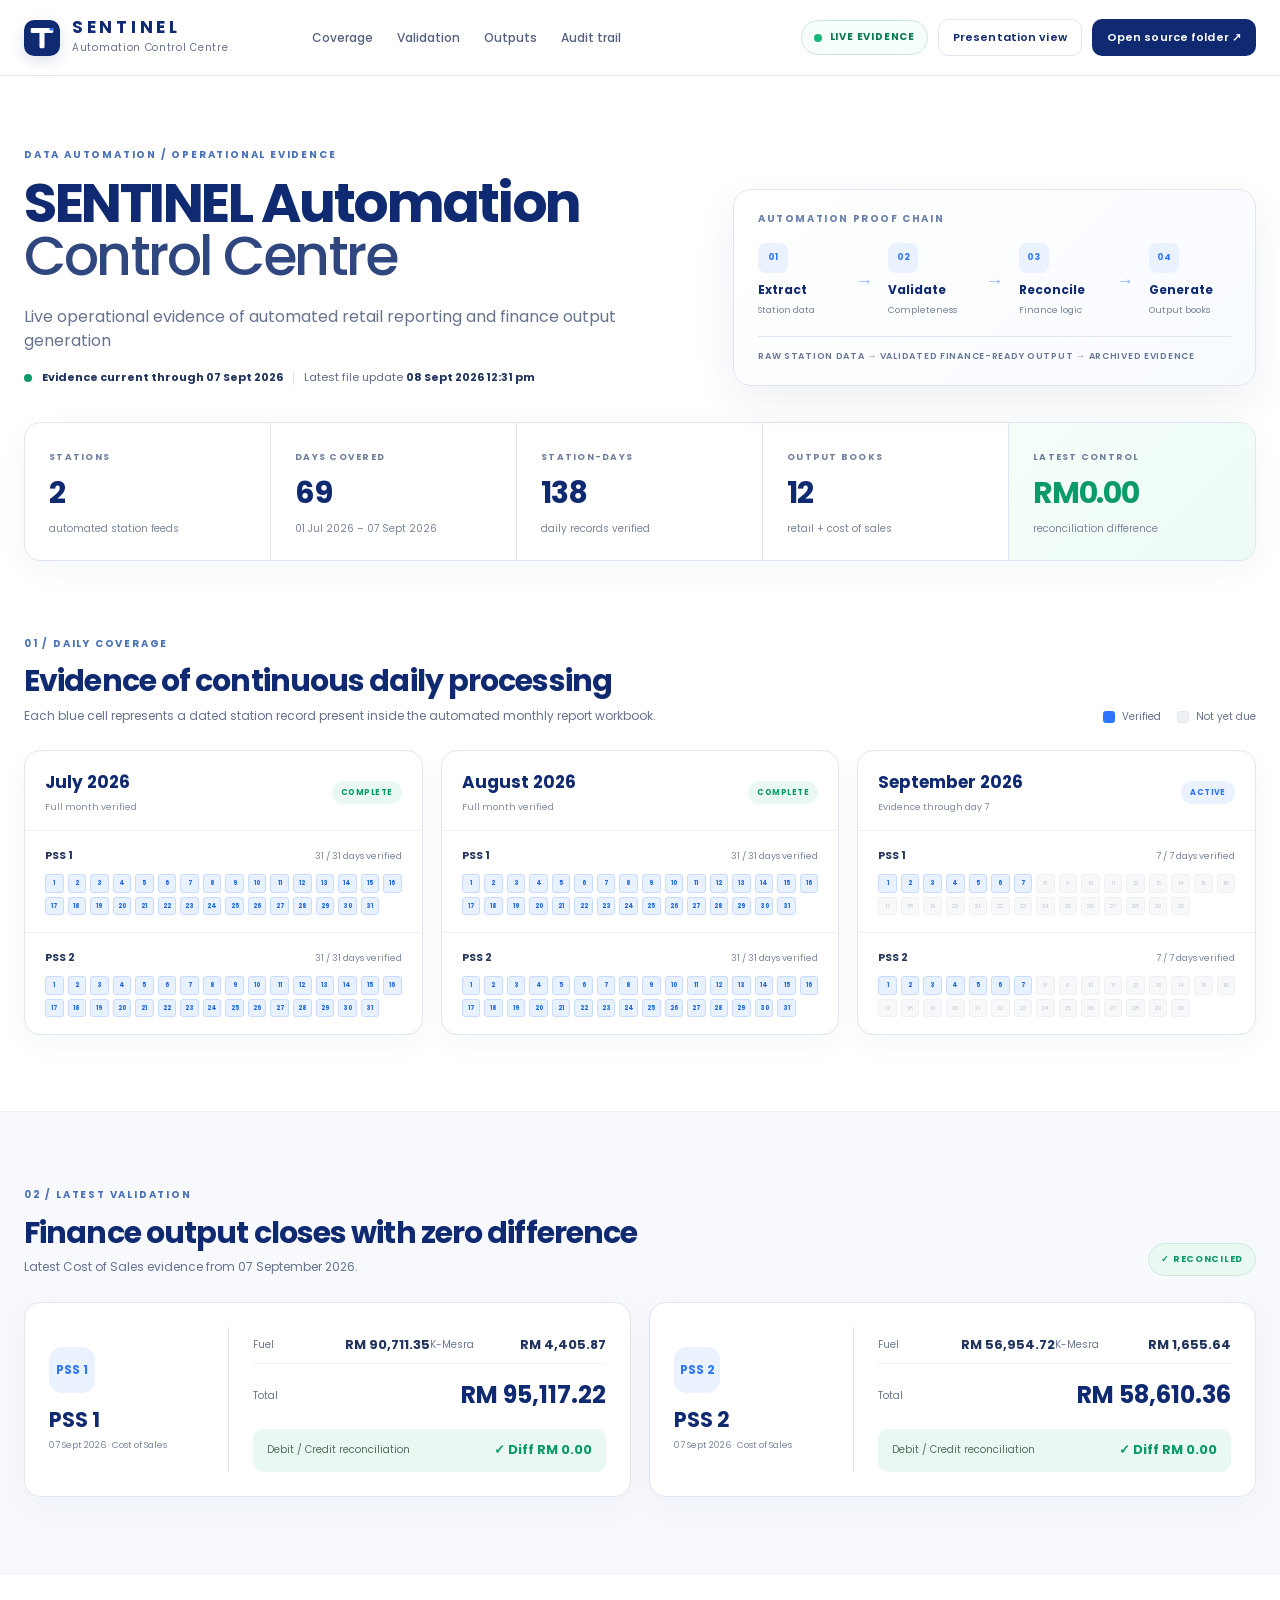
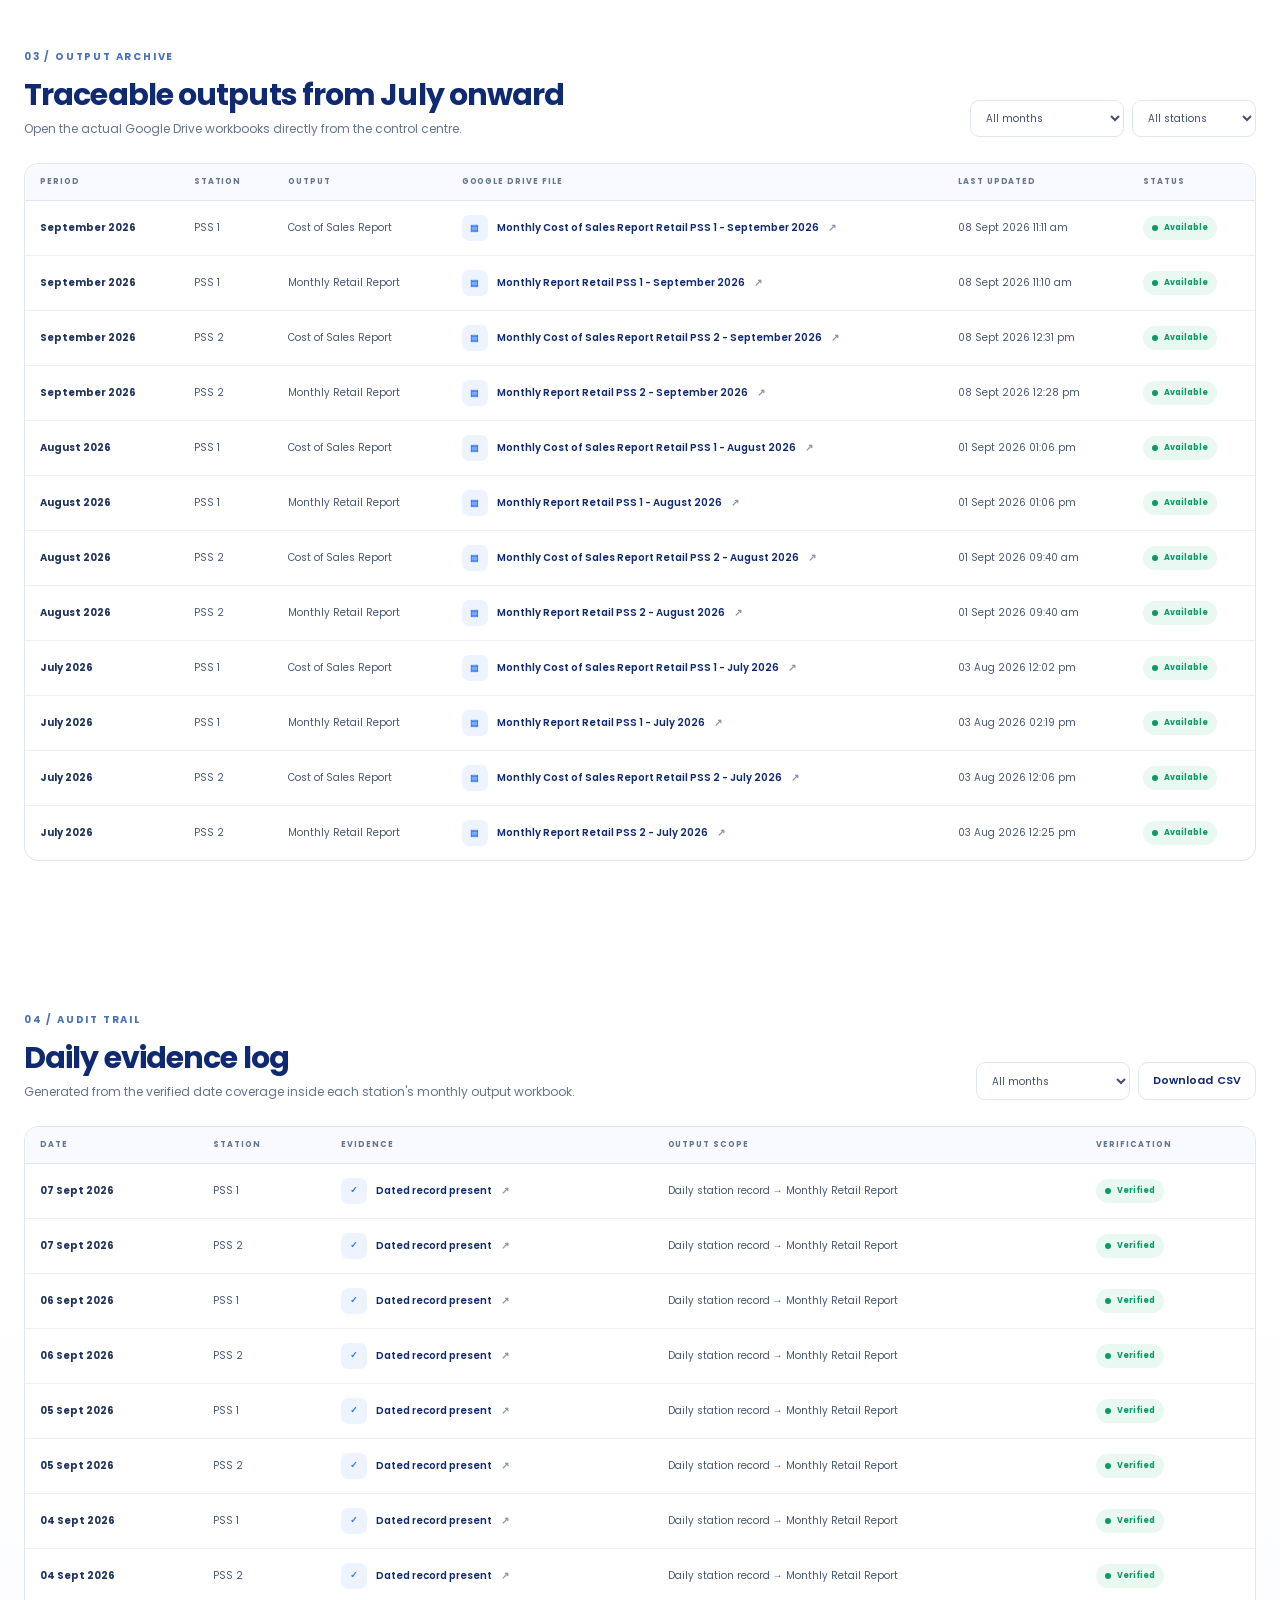
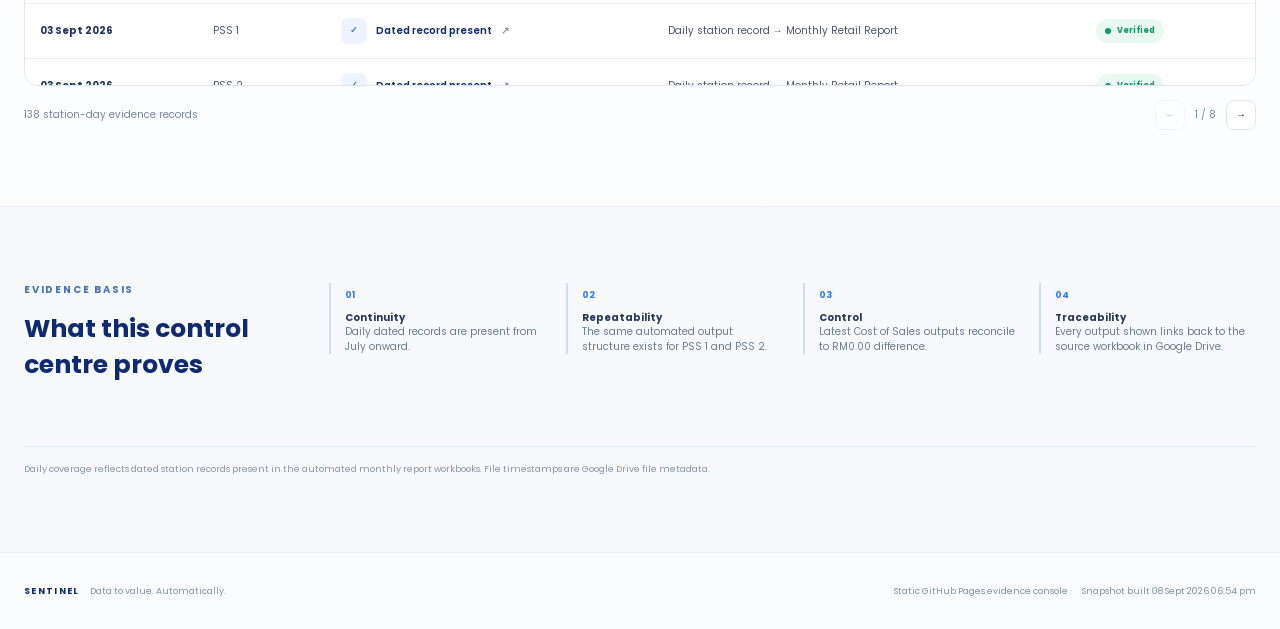
==== index.html @ 25e1e15b "Add files via upload" ====
<!doctype html>
<html lang="en">
<head>
  <meta charset="utf-8" />
  <meta name="viewport" content="width=device-width,initial-scale=1" />
  <meta name="theme-color" content="#ffffff" />
  <meta name="description" content="SENTINEL Automation Control Centre — operational evidence of automated station reporting and finance outputs." />
  <title>SENTINEL Automation Control Centre</title>
  <link rel="icon" type="image/png" sizes="32x32" href="./public/favicon-32.png?v=1" />
  <link rel="icon" type="image/png" sizes="16x16" href="./public/favicon-16.png?v=1" />
  <link rel="shortcut icon" href="./public/favicon.ico?v=1" />
  <link rel="apple-touch-icon" href="./public/apple-touch-icon.png?v=1" />
  <link rel="icon" type="image/png" sizes="512x512" href="./public/favicon-512.png?v=1" />
  <link rel="preconnect" href="https://fonts.googleapis.com" />
  <link rel="preconnect" href="https://fonts.gstatic.com" crossorigin />
  <link href="https://fonts.googleapis.com/css2?family=Poppins:wght@400;500;600;700&display=swap" rel="stylesheet" />
  <link rel="stylesheet" href="styles.css" />
</head>
<body>
  <div class="page-shell">
    <header class="topbar">
      <a class="brand" href="#top" aria-label="SENTINEL home">
        <span class="brand-mark" aria-hidden="true"><img src="./public/t-logo.svg?v=1" alt="" /></span>
        <span>
          <strong>SENTINEL</strong>
          <small>Automation Control Centre</small>
        </span>
      </a>
      <nav class="nav" aria-label="Page sections">
        <a href="#coverage">Coverage</a>
        <a href="#validation">Validation</a>
        <a href="#archive">Outputs</a>
        <a href="#audit">Audit trail</a>
      </nav>
      <div class="top-actions">
        <span class="live-pill"><span class="pulse"></span> LIVE EVIDENCE</span>
        <button id="presentationBtn" class="btn btn-ghost" type="button">Presentation view</button>
        <a id="sourceFolderTop" class="btn btn-primary" target="_blank" rel="noreferrer">Open source folder ↗</a>
      </div>
    </header>

    <main id="top">
      <section class="hero container">
        <div class="hero-copy">
          <div class="eyebrow">DATA AUTOMATION / OPERATIONAL EVIDENCE</div>
          <h1>SENTINEL Automation<br><span>Control Centre</span></h1>
          <p id="heroSubtitle">Live operational evidence of automated retail reporting and finance output generation.</p>
          <div class="hero-meta">
            <span class="status-dot good"></span>
            <strong>Evidence current through <span id="latestDataDate">—</span></strong>
            <span class="meta-sep"></span>
            <span>Latest file update <strong id="latestFileUpdate">—</strong></span>
          </div>
        </div>
        <div class="hero-proof">
          <div class="proof-label">AUTOMATION PROOF CHAIN</div>
          <div class="flow-row">
            <div class="flow-node"><span class="flow-icon">01</span><strong>Extract</strong><small>Station data</small></div>
            <span class="flow-arrow">→</span>
            <div class="flow-node"><span class="flow-icon">02</span><strong>Validate</strong><small>Completeness</small></div>
            <span class="flow-arrow">→</span>
            <div class="flow-node"><span class="flow-icon">03</span><strong>Reconcile</strong><small>Finance logic</small></div>
            <span class="flow-arrow">→</span>
            <div class="flow-node"><span class="flow-icon">04</span><strong>Generate</strong><small>Output books</small></div>
          </div>
          <div class="flow-caption">RAW STATION DATA → VALIDATED FINANCE-READY OUTPUT → ARCHIVED EVIDENCE</div>
        </div>
      </section>

      <section class="container metrics" aria-label="Evidence summary">
        <article class="metric-card"><span class="metric-kicker">STATIONS</span><strong id="metricStations">—</strong><small>automated station feeds</small></article>
        <article class="metric-card"><span class="metric-kicker">DAYS COVERED</span><strong id="metricDays">—</strong><small id="metricDaysSub">from July 2026</small></article>
        <article class="metric-card"><span class="metric-kicker">STATION-DAYS</span><strong id="metricStationDays">—</strong><small>daily records verified</small></article>
        <article class="metric-card"><span class="metric-kicker">OUTPUT BOOKS</span><strong id="metricBooks">—</strong><small>retail + cost of sales</small></article>
        <article class="metric-card metric-accent"><span class="metric-kicker">LATEST CONTROL</span><strong>RM0.00</strong><small>reconciliation difference</small></article>
      </section>

      <section id="coverage" class="section container">
        <div class="section-head">
          <div>
            <div class="eyebrow">01 / DAILY COVERAGE</div>
            <h2>Evidence of continuous daily processing</h2>
            <p>Each blue cell represents a dated station record present inside the automated monthly report workbook.</p>
          </div>
          <div class="legend">
            <span><i class="legend-cell verified"></i> Verified</span>
            <span><i class="legend-cell pending"></i> Not yet due</span>
          </div>
        </div>
        <div id="coverageGrid" class="coverage-grid"></div>
      </section>

      <section id="validation" class="section section-tint">
        <div class="container">
          <div class="section-head">
            <div>
              <div class="eyebrow">02 / LATEST VALIDATION</div>
              <h2>Finance output closes with zero difference</h2>
              <p>Latest Cost of Sales evidence from 07 September 2026.</p>
            </div>
            <span class="control-badge">✓ RECONCILED</span>
          </div>
          <div id="validationGrid" class="validation-grid"></div>
        </div>
      </section>

      <section id="archive" class="section container">
        <div class="section-head archive-head">
          <div>
            <div class="eyebrow">03 / OUTPUT ARCHIVE</div>
            <h2>Traceable outputs from July onward</h2>
            <p>Open the actual Google Drive workbooks directly from the control centre.</p>
          </div>
          <div class="filters" aria-label="Output filters">
            <select id="monthFilter" aria-label="Filter by month"><option value="all">All months</option></select>
            <select id="stationFilter" aria-label="Filter by station"><option value="all">All stations</option></select>
          </div>
        </div>
        <div class="table-wrap">
          <table class="output-table">
            <thead>
              <tr><th>Period</th><th>Station</th><th>Output</th><th>Google Drive file</th><th>Last updated</th><th>Status</th></tr>
            </thead>
            <tbody id="archiveBody"></tbody>
          </table>
        </div>
      </section>

      <section id="audit" class="section container">
        <div class="section-head">
          <div>
            <div class="eyebrow">04 / AUDIT TRAIL</div>
            <h2>Daily evidence log</h2>
            <p>Generated from the verified date coverage inside each station's monthly output workbook.</p>
          </div>
          <div class="audit-actions">
            <select id="auditMonthFilter" aria-label="Filter audit trail by month"><option value="all">All months</option></select>
            <button id="downloadCsvBtn" class="btn btn-ghost" type="button">Download CSV</button>
          </div>
        </div>
        <div class="table-wrap audit-wrap">
          <table class="output-table audit-table">
            <thead><tr><th>Date</th><th>Station</th><th>Evidence</th><th>Output scope</th><th>Verification</th></tr></thead>
            <tbody id="auditBody"></tbody>
          </table>
        </div>
        <div class="pagination">
          <span id="auditCount">—</span>
          <div>
            <button id="prevPage" class="page-btn" type="button">←</button>
            <span id="pageLabel">1 / 1</span>
            <button id="nextPage" class="page-btn" type="button">→</button>
          </div>
        </div>
      </section>

      <section class="section section-tint">
        <div class="container evidence-note">
          <div>
            <div class="eyebrow">EVIDENCE BASIS</div>
            <h3>What this control centre proves</h3>
          </div>
          <div class="evidence-points">
            <div><span>01</span><p><strong>Continuity</strong><br>Daily dated records are present from July onward.</p></div>
            <div><span>02</span><p><strong>Repeatability</strong><br>The same automated output structure exists for PSS 1 and PSS 2.</p></div>
            <div><span>03</span><p><strong>Control</strong><br>Latest Cost of Sales outputs reconcile to RM0.00 difference.</p></div>
            <div><span>04</span><p><strong>Traceability</strong><br>Every output shown links back to the source workbook in Google Drive.</p></div>
          </div>
          <p id="evidenceBasis" class="fineprint"></p>
        </div>
      </section>
    </main>

    <footer class="footer container">
      <div><strong>SENTINEL</strong> <span>Data to value. Automatically.</span></div>
      <div>Static GitHub Pages evidence console · <span id="snapshotAt">—</span></div>
    </footer>
  </div>

  <div id="toast" class="toast" role="status" aria-live="polite"></div>
  <script src="app.js" defer></script>
</body>
</html>
---- styles.css ----
:root{
  --navy:#102a72;
  --navy-2:#173b92;
  --blue:#2f76ff;
  --blue-2:#eaf2ff;
  --ink:#132039;
  --muted:#66738f;
  --line:#dfe6f1;
  --line-2:#edf1f7;
  --soft:#f7f9fd;
  --white:#fff;
  --green:#0b9a68;
  --green-bg:#eaf8f2;
  --amber:#a86f00;
  --amber-bg:#fff6df;
  --shadow:0 16px 45px rgba(23,48,99,.07);
  --radius:16px;
}
*{box-sizing:border-box}
html{scroll-behavior:smooth}
body{margin:0;background:#fff;color:var(--ink);font-family:"Poppins",Arial,sans-serif;font-size:14px;line-height:1.45}
a{color:inherit;text-decoration:none}
button,select{font:inherit}
.container{width:min(1500px,calc(100% - 48px));margin-inline:auto}
.page-shell{min-height:100vh;background:linear-gradient(180deg,#fff 0,#fff 72%,#fafbfe 100%)}
.topbar{height:76px;border-bottom:1px solid var(--line);display:flex;align-items:center;gap:28px;padding:0 max(24px,calc((100vw - 1500px)/2));position:sticky;top:0;z-index:30;background:rgba(255,255,255,.94);backdrop-filter:blur(14px)}
.brand{display:flex;align-items:center;gap:12px;min-width:260px}
.brand strong{display:block;font-size:17px;letter-spacing:.22em;color:var(--navy);line-height:1}
.brand small{display:block;margin-top:5px;color:var(--muted);font-size:10px;letter-spacing:.07em}
.brand-mark{width:36px;height:36px;border-radius:10px;display:block;overflow:hidden;box-shadow:0 5px 14px rgba(16,42,114,.14);flex:0 0 auto}
.brand-mark img{display:block;width:100%;height:100%;object-fit:cover}
.nav{display:flex;gap:24px;margin-right:auto}
.nav a{font-size:12px;font-weight:500;color:#53617e}.nav a:hover{color:var(--navy)}
.top-actions{display:flex;align-items:center;gap:10px}
.live-pill{display:inline-flex;align-items:center;gap:8px;border:1px solid #cbe7da;background:#f7fffb;color:#087c55;border-radius:999px;padding:9px 12px;font-size:10px;font-weight:700;letter-spacing:.08em;white-space:nowrap}
.pulse{width:8px;height:8px;background:#16b779;border-radius:50%;box-shadow:0 0 0 0 rgba(22,183,121,.45);animation:pulse 2s infinite}
@keyframes pulse{70%{box-shadow:0 0 0 8px rgba(22,183,121,0)}100%{box-shadow:0 0 0 0 rgba(22,183,121,0)}}
.btn{border-radius:10px;padding:10px 14px;font-weight:600;font-size:11px;letter-spacing:.01em;border:1px solid transparent;cursor:pointer;display:inline-flex;align-items:center;justify-content:center;white-space:nowrap}
.btn-primary{background:var(--navy);color:white}.btn-primary:hover{background:var(--navy-2)}
.btn-ghost{background:white;color:var(--navy);border-color:var(--line)}.btn-ghost:hover{border-color:#b9c8e2;background:#f8faff}
.hero{padding:72px 0 36px;display:grid;grid-template-columns:minmax(0,1.1fr) minmax(500px,.9fr);gap:70px;align-items:end}
.eyebrow{font-size:10px;font-weight:700;letter-spacing:.18em;color:#4971b7;margin-bottom:13px}
.hero h1{margin:0;color:var(--navy);font-size:clamp(42px,4.3vw,72px);line-height:.98;letter-spacing:-.045em}.hero h1 span{font-weight:500;color:#2f477e}
.hero-copy>p{font-size:16px;color:var(--muted);max-width:720px;margin:22px 0 18px}
.hero-meta{display:flex;align-items:center;gap:10px;flex-wrap:wrap;color:#5e6b85;font-size:11px}.hero-meta strong{color:#21345d}.meta-sep{width:1px;height:14px;background:var(--line)}.status-dot{width:8px;height:8px;border-radius:50%}.status-dot.good{background:var(--green)}
.hero-proof{border:1px solid var(--line);border-radius:18px;background:linear-gradient(135deg,#fff,#f7faff);padding:22px 24px;box-shadow:var(--shadow)}
.proof-label{font-size:10px;letter-spacing:.16em;font-weight:700;color:#6980aa;margin-bottom:16px}.flow-row{display:flex;align-items:center;justify-content:space-between;gap:8px}.flow-node{min-width:82px}.flow-node strong{display:block;color:var(--navy);font-size:12px;margin-top:8px}.flow-node small{font-size:9px;color:#77839a}.flow-icon{display:flex;width:30px;height:30px;align-items:center;justify-content:center;border-radius:8px;background:#eaf2ff;color:var(--blue);font-weight:700;font-size:9px}.flow-arrow{color:#8fb5fa;font-size:18px}.flow-caption{border-top:1px solid var(--line);margin-top:17px;padding-top:13px;color:#687793;font-size:9px;letter-spacing:.08em;font-weight:600}
.metrics{display:grid;grid-template-columns:repeat(5,1fr);border:1px solid var(--line);border-radius:var(--radius);overflow:hidden;background:white;box-shadow:0 10px 35px rgba(23,48,99,.045)}
.metric-card{padding:22px 24px;min-height:118px;border-right:1px solid var(--line);position:relative}.metric-card:last-child{border-right:none}.metric-kicker{font-size:9px;letter-spacing:.14em;font-weight:700;color:#71809c}.metric-card strong{display:block;color:var(--navy);font-size:30px;letter-spacing:-.04em;margin:7px 0 2px}.metric-card small{color:#7b879d;font-size:10px}.metric-accent{background:linear-gradient(135deg,#f5fffa,#eefbf5)}.metric-accent strong{color:var(--green)}
.section{padding:76px 0}.section-tint{background:#f7f9fd;border-top:1px solid var(--line-2);border-bottom:1px solid var(--line-2)}
.section-head{display:flex;align-items:flex-end;justify-content:space-between;gap:30px;margin-bottom:26px}.section-head h2{font-size:30px;line-height:1.15;color:var(--navy);margin:0 0 8px;letter-spacing:-.03em}.section-head p{margin:0;color:var(--muted);font-size:12px}.legend{display:flex;gap:16px;color:#66738e;font-size:10px}.legend span{display:flex;align-items:center;gap:7px}.legend-cell{width:12px;height:12px;border-radius:3px;display:inline-block}.legend-cell.verified{background:var(--blue)}.legend-cell.pending{background:#eef2f7;border:1px solid #e2e7ef}
.coverage-grid{display:grid;grid-template-columns:repeat(3,1fr);gap:18px}.month-card{border:1px solid var(--line);border-radius:16px;background:white;overflow:hidden;box-shadow:0 10px 30px rgba(22,49,101,.04)}.month-card-header{padding:19px 20px 15px;display:flex;justify-content:space-between;align-items:center;border-bottom:1px solid var(--line-2)}.month-card-header h3{font-size:17px;color:var(--navy);margin:0}.month-card-header small{font-size:9px;color:#7d89a0}.month-status{border-radius:999px;padding:6px 9px;font-size:8px;font-weight:700;letter-spacing:.06em;text-transform:uppercase}.month-status.complete{background:var(--green-bg);color:var(--green)}.month-status.active{background:var(--blue-2);color:var(--blue)}
.station-coverage{padding:17px 20px}.station-row-head{display:flex;align-items:center;justify-content:space-between;margin-bottom:10px}.station-row-head strong{font-size:11px;color:#25375f}.station-row-head span{font-size:9px;color:#77849c}.day-grid{display:grid;grid-template-columns:repeat(16,1fr);gap:4px}.day-cell{aspect-ratio:1;border-radius:3px;background:#eef2f7;display:flex;align-items:center;justify-content:center;font-size:6px;color:#a0aabb;border:1px solid #edf0f5}.day-cell.done{background:#e8f1ff;border-color:#c9dcff;color:#1f66dd;font-weight:700}.day-cell.future{background:#f7f8fa;color:#c0c7d1}.station-coverage+.station-coverage{border-top:1px solid var(--line-2)}
.control-badge{padding:9px 12px;background:var(--green-bg);color:var(--green);border:1px solid #cdebdc;border-radius:999px;font-size:9px;font-weight:700;letter-spacing:.08em}
.validation-grid{display:grid;grid-template-columns:1fr 1fr;gap:18px}.validation-card{background:white;border:1px solid var(--line);border-radius:16px;padding:24px;display:grid;grid-template-columns:180px 1fr;gap:24px;box-shadow:0 10px 35px rgba(22,49,101,.04)}.validation-station{border-right:1px solid var(--line);display:flex;flex-direction:column;justify-content:center}.station-badge{width:46px;height:46px;border-radius:13px;background:var(--blue-2);color:var(--blue);display:flex;align-items:center;justify-content:center;font-weight:700;font-size:12px;margin-bottom:12px}.validation-station h3{margin:0;color:var(--navy);font-size:21px}.validation-station small{color:#7b879c;margin-top:4px;font-size:9px}.validation-values{display:grid;grid-template-columns:1fr 1fr;gap:0}.value-row{display:flex;justify-content:space-between;align-items:center;padding:9px 0;border-bottom:1px solid var(--line-2);font-size:10px;color:#6a7891}.value-row strong{font-size:13px;color:#20345e}.value-row.total{grid-column:1/-1;border-bottom:none;padding:14px 0 0}.value-row.total strong{font-size:24px;color:var(--navy)}.reconcile-strip{grid-column:1/-1;margin-top:16px;padding:12px 14px;background:var(--green-bg);border-radius:10px;display:flex;align-items:center;justify-content:space-between;color:#55705f;font-size:10px}.reconcile-strip strong{color:var(--green);font-size:13px}
.archive-head{align-items:end}.filters,.audit-actions{display:flex;gap:8px}.filters select,.audit-actions select{border:1px solid var(--line);background:white;color:#425171;border-radius:9px;padding:9px 32px 9px 11px;font-size:10px;outline:none}.table-wrap{border:1px solid var(--line);border-radius:14px;overflow:auto;background:white}.output-table{width:100%;border-collapse:collapse;min-width:980px}.output-table th{text-align:left;background:#f8faff;color:#67758f;font-size:8px;letter-spacing:.12em;text-transform:uppercase;padding:12px 15px;border-bottom:1px solid var(--line);white-space:nowrap}.output-table td{padding:14px 15px;border-bottom:1px solid var(--line-2);font-size:10px;color:#495774;vertical-align:middle}.output-table tbody tr:last-child td{border-bottom:none}.output-table tbody tr:hover{background:#fbfcff}.output-table td strong{color:#21345e}.file-link{display:flex;align-items:center;gap:9px;color:var(--navy);font-weight:600;max-width:420px}.file-icon{width:26px;height:26px;border-radius:7px;background:#eef4ff;color:var(--blue);display:inline-flex;align-items:center;justify-content:center;font-size:9px;flex:0 0 auto}.external{color:#8a96aa;font-size:10px}.status-chip{display:inline-flex;align-items:center;gap:6px;border-radius:999px;padding:6px 9px;background:var(--green-bg);color:var(--green);font-size:8px;font-weight:700}.status-chip:before{content:"";width:6px;height:6px;border-radius:50%;background:currentColor}
.audit-wrap{max-height:560px}.pagination{display:flex;justify-content:space-between;align-items:center;margin-top:14px;color:#7b879d;font-size:10px}.pagination>div{display:flex;align-items:center;gap:10px}.page-btn{width:30px;height:30px;border:1px solid var(--line);background:white;border-radius:8px;color:var(--navy);cursor:pointer}.page-btn:disabled{opacity:.35;cursor:not-allowed}
.evidence-note{display:grid;grid-template-columns:260px 1fr;gap:45px;align-items:start}.evidence-note h3{margin:0;color:var(--navy);font-size:25px}.evidence-points{display:grid;grid-template-columns:repeat(4,1fr);gap:20px}.evidence-points>div{border-left:2px solid #cfddf6;padding-left:14px}.evidence-points span{font-size:9px;color:var(--blue);font-weight:700}.evidence-points p{font-size:10px;color:#6e7b91;margin:7px 0 0}.evidence-points strong{color:#27395f}.fineprint{grid-column:1/-1;margin:18px 0 0;padding-top:16px;border-top:1px solid var(--line);font-size:9px;color:#8a95a8}
.footer{height:76px;display:flex;align-items:center;justify-content:space-between;color:#8490a4;font-size:9px}.footer strong{color:var(--navy);letter-spacing:.15em}.footer span{margin-left:8px}
.toast{position:fixed;right:24px;bottom:24px;padding:12px 15px;background:#173264;color:white;border-radius:10px;font-size:10px;opacity:0;transform:translateY(8px);pointer-events:none;transition:.2s;z-index:50;box-shadow:0 14px 35px rgba(9,31,76,.22)}.toast.show{opacity:1;transform:none}
.presentation-mode .topbar{position:static}.presentation-mode .nav,.presentation-mode #presentationBtn{display:none}.presentation-mode .top-actions{margin-left:auto}.presentation-mode .hero{padding-top:42px}.presentation-mode .section{padding:55px 0}.presentation-mode .footer{display:none}
@media(max-width:1200px){.nav{display:none}.hero{grid-template-columns:1fr;gap:28px}.hero-proof{max-width:850px}.metrics{grid-template-columns:repeat(3,1fr)}.metric-card:nth-child(3){border-right:none}.coverage-grid{grid-template-columns:1fr}.validation-grid{grid-template-columns:1fr}.evidence-note{grid-template-columns:1fr}.evidence-points{grid-template-columns:1fr 1fr}}
@media(max-width:760px){.container{width:min(100% - 26px,1500px)}.topbar{height:auto;min-height:68px;padding:12px 14px}.brand{min-width:0}.brand small{display:none}.top-actions .live-pill,.top-actions .btn-ghost{display:none}.top-actions{margin-left:auto}.hero{padding:48px 0 26px}.hero h1{font-size:44px}.hero-proof{padding:18px}.flow-row{overflow:auto}.flow-arrow{display:none}.metrics{grid-template-columns:1fr 1fr}.metric-card{border-bottom:1px solid var(--line)}.metric-card:nth-child(2n){border-right:none}.metric-card:last-child{grid-column:1/-1}.section{padding:56px 0}.section-head{align-items:flex-start;flex-direction:column}.day-grid{grid-template-columns:repeat(12,1fr)}.validation-card{grid-template-columns:1fr}.validation-station{border-right:none;border-bottom:1px solid var(--line);padding-bottom:15px}.evidence-points{grid-template-columns:1fr}.footer{height:auto;padding:28px 0;gap:15px;align-items:flex-start;flex-direction:column}}
@media print{.topbar,.filters,.audit-actions,.pagination,.footer,.toast{display:none!important}.section{break-inside:avoid;padding:32px 0}.hero{padding-top:20px}.page-shell{background:white}.container{width:96%}}
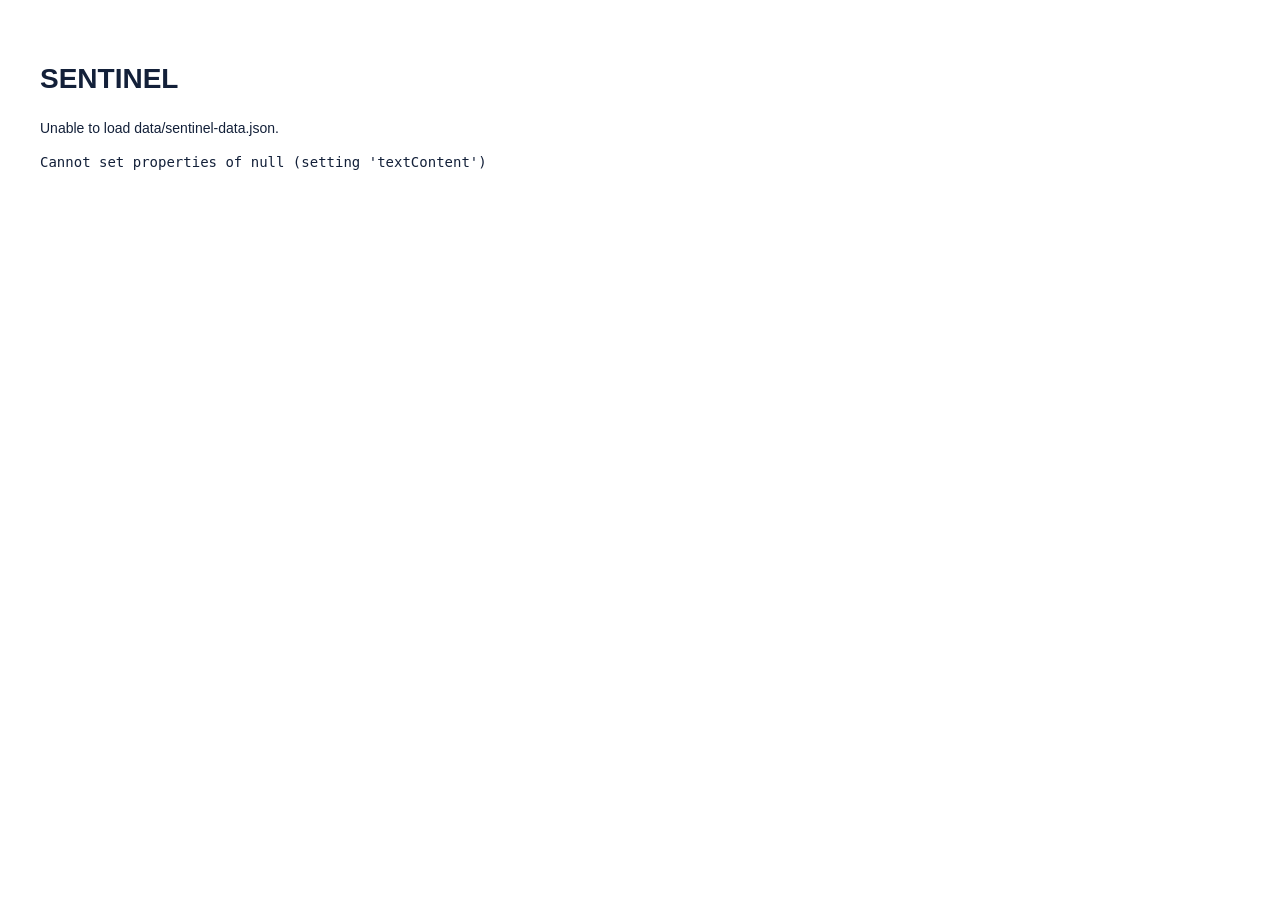
==== commit f43e3780: "Update index.html" ====
--- a/index.html
+++ b/index.html
@@ -3,181 +3,395 @@
 <head>
   <meta charset="utf-8" />
   <meta name="viewport" content="width=device-width,initial-scale=1" />
-  <meta name="theme-color" content="#ffffff" />
-  <meta name="description" content="SENTINEL Automation Control Centre — operational evidence of automated station reporting and finance outputs." />
+  <meta name="theme-color" content="#1000ff" />
+  <meta
+    name="description"
+    content="SENTINEL Automation Control Centre — operational evidence of automated retail reporting and finance outputs."
+  />
+
   <title>SENTINEL Automation Control Centre</title>
-  <link rel="icon" type="image/png" sizes="32x32" href="./public/favicon-32.png?v=1" />
-  <link rel="icon" type="image/png" sizes="16x16" href="./public/favicon-16.png?v=1" />
-  <link rel="shortcut icon" href="./public/favicon.ico?v=1" />
-  <link rel="apple-touch-icon" href="./public/apple-touch-icon.png?v=1" />
-  <link rel="icon" type="image/png" sizes="512x512" href="./public/favicon-512.png?v=1" />
+
+  <!-- Same simple blue-square T treatment as Staff Directory -->
+  <link
+    rel="icon"
+    type="image/svg+xml"
+    href='data:image/svg+xml,<svg xmlns="http://www.w3.org/2000/svg" viewBox="0 0 64 64"><rect width="64" height="64" fill="%231000ff"/><rect x="15" y="14" width="34" height="8" fill="white"/><rect x="28" y="22" width="8" height="28" fill="white"/></svg>'
+  />
+
   <link rel="preconnect" href="https://fonts.googleapis.com" />
   <link rel="preconnect" href="https://fonts.gstatic.com" crossorigin />
-  <link href="https://fonts.googleapis.com/css2?family=Poppins:wght@400;500;600;700&display=swap" rel="stylesheet" />
+  <link
+    href="https://fonts.googleapis.com/css2?family=Poppins:wght@400;500;600;700&display=swap"
+    rel="stylesheet"
+  />
+
   <link rel="stylesheet" href="styles.css" />
 </head>
+
 <body>
   <div class="page-shell">
+
+    <!-- HEADER -->
     <header class="topbar">
-      <a class="brand" href="#top" aria-label="SENTINEL home">
-        <span class="brand-mark" aria-hidden="true"><img src="./public/t-logo.svg?v=1" alt="" /></span>
+      <a class="brand" href="#overview" aria-label="SENTINEL home">
         <span>
           <strong>SENTINEL</strong>
           <small>Automation Control Centre</small>
         </span>
       </a>
+
       <nav class="nav" aria-label="Page sections">
+        <a href="#overview">Overview</a>
         <a href="#coverage">Coverage</a>
         <a href="#validation">Validation</a>
         <a href="#archive">Outputs</a>
         <a href="#audit">Audit trail</a>
       </nav>
+
       <div class="top-actions">
-        <span class="live-pill"><span class="pulse"></span> LIVE EVIDENCE</span>
-        <button id="presentationBtn" class="btn btn-ghost" type="button">Presentation view</button>
-        <a id="sourceFolderTop" class="btn btn-primary" target="_blank" rel="noreferrer">Open source folder ↗</a>
+        <a
+          id="sourceFolderTop"
+          class="btn btn-primary"
+          target="_blank"
+          rel="noreferrer"
+        >
+          Source folder ↗
+        </a>
       </div>
     </header>
 
-    <main id="top">
-      <section class="hero container">
-        <div class="hero-copy">
-          <div class="eyebrow">DATA AUTOMATION / OPERATIONAL EVIDENCE</div>
-          <h1>SENTINEL Automation<br><span>Control Centre</span></h1>
-          <p id="heroSubtitle">Live operational evidence of automated retail reporting and finance output generation.</p>
-          <div class="hero-meta">
-            <span class="status-dot good"></span>
-            <strong>Evidence current through <span id="latestDataDate">—</span></strong>
-            <span class="meta-sep"></span>
-            <span>Latest file update <strong id="latestFileUpdate">—</strong></span>
-          </div>
-        </div>
-        <div class="hero-proof">
-          <div class="proof-label">AUTOMATION PROOF CHAIN</div>
-          <div class="flow-row">
-            <div class="flow-node"><span class="flow-icon">01</span><strong>Extract</strong><small>Station data</small></div>
-            <span class="flow-arrow">→</span>
-            <div class="flow-node"><span class="flow-icon">02</span><strong>Validate</strong><small>Completeness</small></div>
-            <span class="flow-arrow">→</span>
-            <div class="flow-node"><span class="flow-icon">03</span><strong>Reconcile</strong><small>Finance logic</small></div>
-            <span class="flow-arrow">→</span>
-            <div class="flow-node"><span class="flow-icon">04</span><strong>Generate</strong><small>Output books</small></div>
-          </div>
-          <div class="flow-caption">RAW STATION DATA → VALIDATED FINANCE-READY OUTPUT → ARCHIVED EVIDENCE</div>
-        </div>
-      </section>
-
+
+    <main>
+
+      <!-- SYSTEM OVERVIEW -->
+      <section id="overview" class="overview container">
+        <div class="overview-copy">
+          <div class="eyebrow">RETAIL AUTOMATION / SYSTEM OVERVIEW</div>
+
+          <h1>Automation Control Centre</h1>
+
+          <p>
+            Operational evidence of recurring station reporting,
+            reconciliation and finance output generation from July 2026 onward.
+          </p>
+        </div>
+
+        <div class="system-panel">
+          <div class="system-row">
+            <span class="system-label">CONTROL STATUS</span>
+            <strong class="system-status">
+              <span class="status-dot good"></span>
+              Reconciled
+            </strong>
+          </div>
+
+          <div class="system-divider"></div>
+
+          <div class="system-row">
+            <span class="system-label">EVIDENCE THROUGH</span>
+            <strong id="latestDataDate">—</strong>
+          </div>
+
+          <div class="system-row">
+            <span class="system-label">LATEST WORKBOOK UPDATE</span>
+            <strong id="latestFileUpdate">—</strong>
+          </div>
+        </div>
+      </section>
+
+
+      <!-- METRICS -->
       <section class="container metrics" aria-label="Evidence summary">
-        <article class="metric-card"><span class="metric-kicker">STATIONS</span><strong id="metricStations">—</strong><small>automated station feeds</small></article>
-        <article class="metric-card"><span class="metric-kicker">DAYS COVERED</span><strong id="metricDays">—</strong><small id="metricDaysSub">from July 2026</small></article>
-        <article class="metric-card"><span class="metric-kicker">STATION-DAYS</span><strong id="metricStationDays">—</strong><small>daily records verified</small></article>
-        <article class="metric-card"><span class="metric-kicker">OUTPUT BOOKS</span><strong id="metricBooks">—</strong><small>retail + cost of sales</small></article>
-        <article class="metric-card metric-accent"><span class="metric-kicker">LATEST CONTROL</span><strong>RM0.00</strong><small>reconciliation difference</small></article>
-      </section>
-
-      <section id="coverage" class="section container">
+        <article class="metric-card">
+          <span class="metric-kicker">STATIONS</span>
+          <strong id="metricStations">—</strong>
+          <small>automated station feeds</small>
+        </article>
+
+        <article class="metric-card">
+          <span class="metric-kicker">CALENDAR COVERAGE</span>
+          <strong id="metricDays">—</strong>
+          <small id="metricDaysSub">from July 2026</small>
+        </article>
+
+        <article class="metric-card">
+          <span class="metric-kicker">VERIFIED STATION-DAYS</span>
+          <strong id="metricStationDays">—</strong>
+          <small>dated records present</small>
+        </article>
+
+        <article class="metric-card">
+          <span class="metric-kicker">OUTPUT WORKBOOKS</span>
+          <strong id="metricBooks">—</strong>
+          <small>retail + cost of sales</small>
+        </article>
+
+        <article class="metric-card">
+          <span class="metric-kicker">LATEST DIFFERENCE</span>
+          <strong id="metricDifference">—</strong>
+          <small>debit / credit reconciliation</small>
+        </article>
+      </section>
+
+
+      <!-- CHARTS -->
+      <section class="section container">
         <div class="section-head">
           <div>
-            <div class="eyebrow">01 / DAILY COVERAGE</div>
-            <h2>Evidence of continuous daily processing</h2>
-            <p>Each blue cell represents a dated station record present inside the automated monthly report workbook.</p>
-          </div>
-          <div class="legend">
-            <span><i class="legend-cell verified"></i> Verified</span>
-            <span><i class="legend-cell pending"></i> Not yet due</span>
-          </div>
-        </div>
-        <div id="coverageGrid" class="coverage-grid"></div>
-      </section>
-
-      <section id="validation" class="section section-tint">
+            <div class="eyebrow">OPERATIONAL OVERVIEW</div>
+            <h2>Processing history</h2>
+            <p>
+              Evidence coverage and latest validated finance output based on
+              the current SENTINEL records.
+            </p>
+          </div>
+        </div>
+
+        <div class="charts-grid">
+
+          <article class="chart-panel">
+            <div class="chart-head">
+              <div>
+                <span class="chart-label">COVERAGE HISTORY</span>
+                <h3>Verified station-day coverage</h3>
+              </div>
+
+              <div class="chart-total">
+                <strong id="coverageTrendTotal">—</strong>
+                <span>cumulative records</span>
+              </div>
+            </div>
+
+            <div
+              id="coverageTrendChart"
+              class="chart-canvas"
+              aria-label="Verified station-day coverage chart"
+            ></div>
+
+            <div class="chart-foot">
+              Cumulative dated records detected across PSS 1 and PSS 2.
+            </div>
+          </article>
+
+
+          <article class="chart-panel">
+            <div class="chart-head">
+              <div>
+                <span class="chart-label">LATEST VALIDATED OUTPUT</span>
+                <h3>Finance total by station</h3>
+              </div>
+
+              <div class="chart-total">
+                <strong id="latestValidationDate">—</strong>
+                <span>Cost of Sales</span>
+              </div>
+            </div>
+
+            <div
+              id="validationTotalsChart"
+              class="chart-canvas"
+              aria-label="Latest validated finance totals chart"
+            ></div>
+
+            <div class="chart-foot">
+              Latest reconciled Cost of Sales output currently recorded.
+            </div>
+          </article>
+
+        </div>
+      </section>
+
+
+      <!-- COVERAGE -->
+      <section id="coverage" class="section section-tint">
         <div class="container">
+
           <div class="section-head">
             <div>
-              <div class="eyebrow">02 / LATEST VALIDATION</div>
-              <h2>Finance output closes with zero difference</h2>
-              <p>Latest Cost of Sales evidence from 07 September 2026.</p>
-            </div>
-            <span class="control-badge">✓ RECONCILED</span>
-          </div>
-          <div id="validationGrid" class="validation-grid"></div>
-        </div>
-      </section>
-
-      <section id="archive" class="section container">
-        <div class="section-head archive-head">
-          <div>
-            <div class="eyebrow">03 / OUTPUT ARCHIVE</div>
-            <h2>Traceable outputs from July onward</h2>
-            <p>Open the actual Google Drive workbooks directly from the control centre.</p>
-          </div>
-          <div class="filters" aria-label="Output filters">
-            <select id="monthFilter" aria-label="Filter by month"><option value="all">All months</option></select>
-            <select id="stationFilter" aria-label="Filter by station"><option value="all">All stations</option></select>
-          </div>
-        </div>
-        <div class="table-wrap">
-          <table class="output-table">
-            <thead>
-              <tr><th>Period</th><th>Station</th><th>Output</th><th>Google Drive file</th><th>Last updated</th><th>Status</th></tr>
-            </thead>
-            <tbody id="archiveBody"></tbody>
-          </table>
-        </div>
-      </section>
-
+              <div class="eyebrow">DAILY PROCESSING</div>
+              <h2>Processing coverage</h2>
+              <p>
+                Each highlighted cell represents a dated station record present
+                in the corresponding monthly output.
+              </p>
+            </div>
+
+            <div class="legend">
+              <span>
+                <i class="legend-cell verified"></i>
+                Record present
+              </span>
+
+              <span>
+                <i class="legend-cell pending"></i>
+                Not yet recorded
+              </span>
+            </div>
+          </div>
+
+          <div id="coverageGrid" class="coverage-grid"></div>
+
+        </div>
+      </section>
+
+
+      <!-- VALIDATION -->
+      <section id="validation" class="section container">
+
+        <div class="section-head">
+          <div>
+            <div class="eyebrow">FINANCE CONTROL</div>
+            <h2>Reconciliation</h2>
+            <p id="validationSubtitle">
+              Latest validated Cost of Sales output.
+            </p>
+          </div>
+
+          <span class="control-badge">✓ RECONCILED</span>
+        </div>
+
+        <div id="validationGrid" class="validation-grid"></div>
+
+      </section>
+
+
+      <!-- OUTPUT ARCHIVE -->
+      <section id="archive" class="section section-tint">
+        <div class="container">
+
+          <div class="section-head archive-head">
+            <div>
+              <div class="eyebrow">GENERATED OUTPUTS</div>
+              <h2>Output archive</h2>
+              <p>
+                Generated retail and Cost of Sales workbooks stored in Google Drive.
+              </p>
+            </div>
+
+            <div class="filters" aria-label="Output filters">
+              <select id="monthFilter" aria-label="Filter by month">
+                <option value="all">All months</option>
+              </select>
+
+              <select id="stationFilter" aria-label="Filter by station">
+                <option value="all">All stations</option>
+              </select>
+            </div>
+          </div>
+
+
+          <div class="table-wrap">
+            <table class="output-table">
+              <thead>
+                <tr>
+                  <th>Period</th>
+                  <th>Station</th>
+                  <th>Output</th>
+                  <th>Google Drive file</th>
+                  <th>Last updated</th>
+                  <th>Status</th>
+                </tr>
+              </thead>
+
+              <tbody id="archiveBody"></tbody>
+            </table>
+          </div>
+
+        </div>
+      </section>
+
+
+      <!-- AUDIT -->
       <section id="audit" class="section container">
+
         <div class="section-head">
           <div>
-            <div class="eyebrow">04 / AUDIT TRAIL</div>
+            <div class="eyebrow">PROCESS HISTORY</div>
             <h2>Daily evidence log</h2>
-            <p>Generated from the verified date coverage inside each station's monthly output workbook.</p>
-          </div>
+            <p>
+              Dated station records detected inside each automated monthly report.
+            </p>
+          </div>
+
           <div class="audit-actions">
-            <select id="auditMonthFilter" aria-label="Filter audit trail by month"><option value="all">All months</option></select>
-            <button id="downloadCsvBtn" class="btn btn-ghost" type="button">Download CSV</button>
-          </div>
-        </div>
+            <select
+              id="auditMonthFilter"
+              aria-label="Filter audit trail by month"
+            >
+              <option value="all">All months</option>
+            </select>
+
+            <button id="downloadCsvBtn" class="btn btn-ghost" type="button">
+              Download CSV
+            </button>
+          </div>
+        </div>
+
+
         <div class="table-wrap audit-wrap">
           <table class="output-table audit-table">
-            <thead><tr><th>Date</th><th>Station</th><th>Evidence</th><th>Output scope</th><th>Verification</th></tr></thead>
+            <thead>
+              <tr>
+                <th>Date</th>
+                <th>Station</th>
+                <th>Evidence</th>
+                <th>Output scope</th>
+                <th>Verification</th>
+              </tr>
+            </thead>
+
             <tbody id="auditBody"></tbody>
           </table>
         </div>
+
+
         <div class="pagination">
           <span id="auditCount">—</span>
+
           <div>
             <button id="prevPage" class="page-btn" type="button">←</button>
             <span id="pageLabel">1 / 1</span>
             <button id="nextPage" class="page-btn" type="button">→</button>
           </div>
         </div>
-      </section>
-
-      <section class="section section-tint">
-        <div class="container evidence-note">
-          <div>
-            <div class="eyebrow">EVIDENCE BASIS</div>
-            <h3>What this control centre proves</h3>
-          </div>
-          <div class="evidence-points">
-            <div><span>01</span><p><strong>Continuity</strong><br>Daily dated records are present from July onward.</p></div>
-            <div><span>02</span><p><strong>Repeatability</strong><br>The same automated output structure exists for PSS 1 and PSS 2.</p></div>
-            <div><span>03</span><p><strong>Control</strong><br>Latest Cost of Sales outputs reconcile to RM0.00 difference.</p></div>
-            <div><span>04</span><p><strong>Traceability</strong><br>Every output shown links back to the source workbook in Google Drive.</p></div>
-          </div>
-          <p id="evidenceBasis" class="fineprint"></p>
-        </div>
-      </section>
+
+      </section>
+
+
+      <!-- EVIDENCE BASIS -->
+      <section class="evidence-bar">
+        <div class="container evidence-bar-inner">
+          <div>
+            <span class="system-label">EVIDENCE BASIS</span>
+            <p id="evidenceBasis"></p>
+          </div>
+
+          <div>
+            <span class="system-label">SNAPSHOT UPDATED</span>
+            <strong id="snapshotAt">—</strong>
+          </div>
+        </div>
+      </section>
+
     </main>
 
+
     <footer class="footer container">
-      <div><strong>SENTINEL</strong> <span>Data to value. Automatically.</span></div>
-      <div>Static GitHub Pages evidence console · <span id="snapshotAt">—</span></div>
+      <div>
+        <strong>SENTINEL</strong>
+        <span>Retail automation control centre</span>
+      </div>
+
+      <div>
+        MRANTI Data
+      </div>
     </footer>
+
   </div>
 
+
   <div id="toast" class="toast" role="status" aria-live="polite"></div>
+
   <script src="app.js" defer></script>
 </body>
 </html>
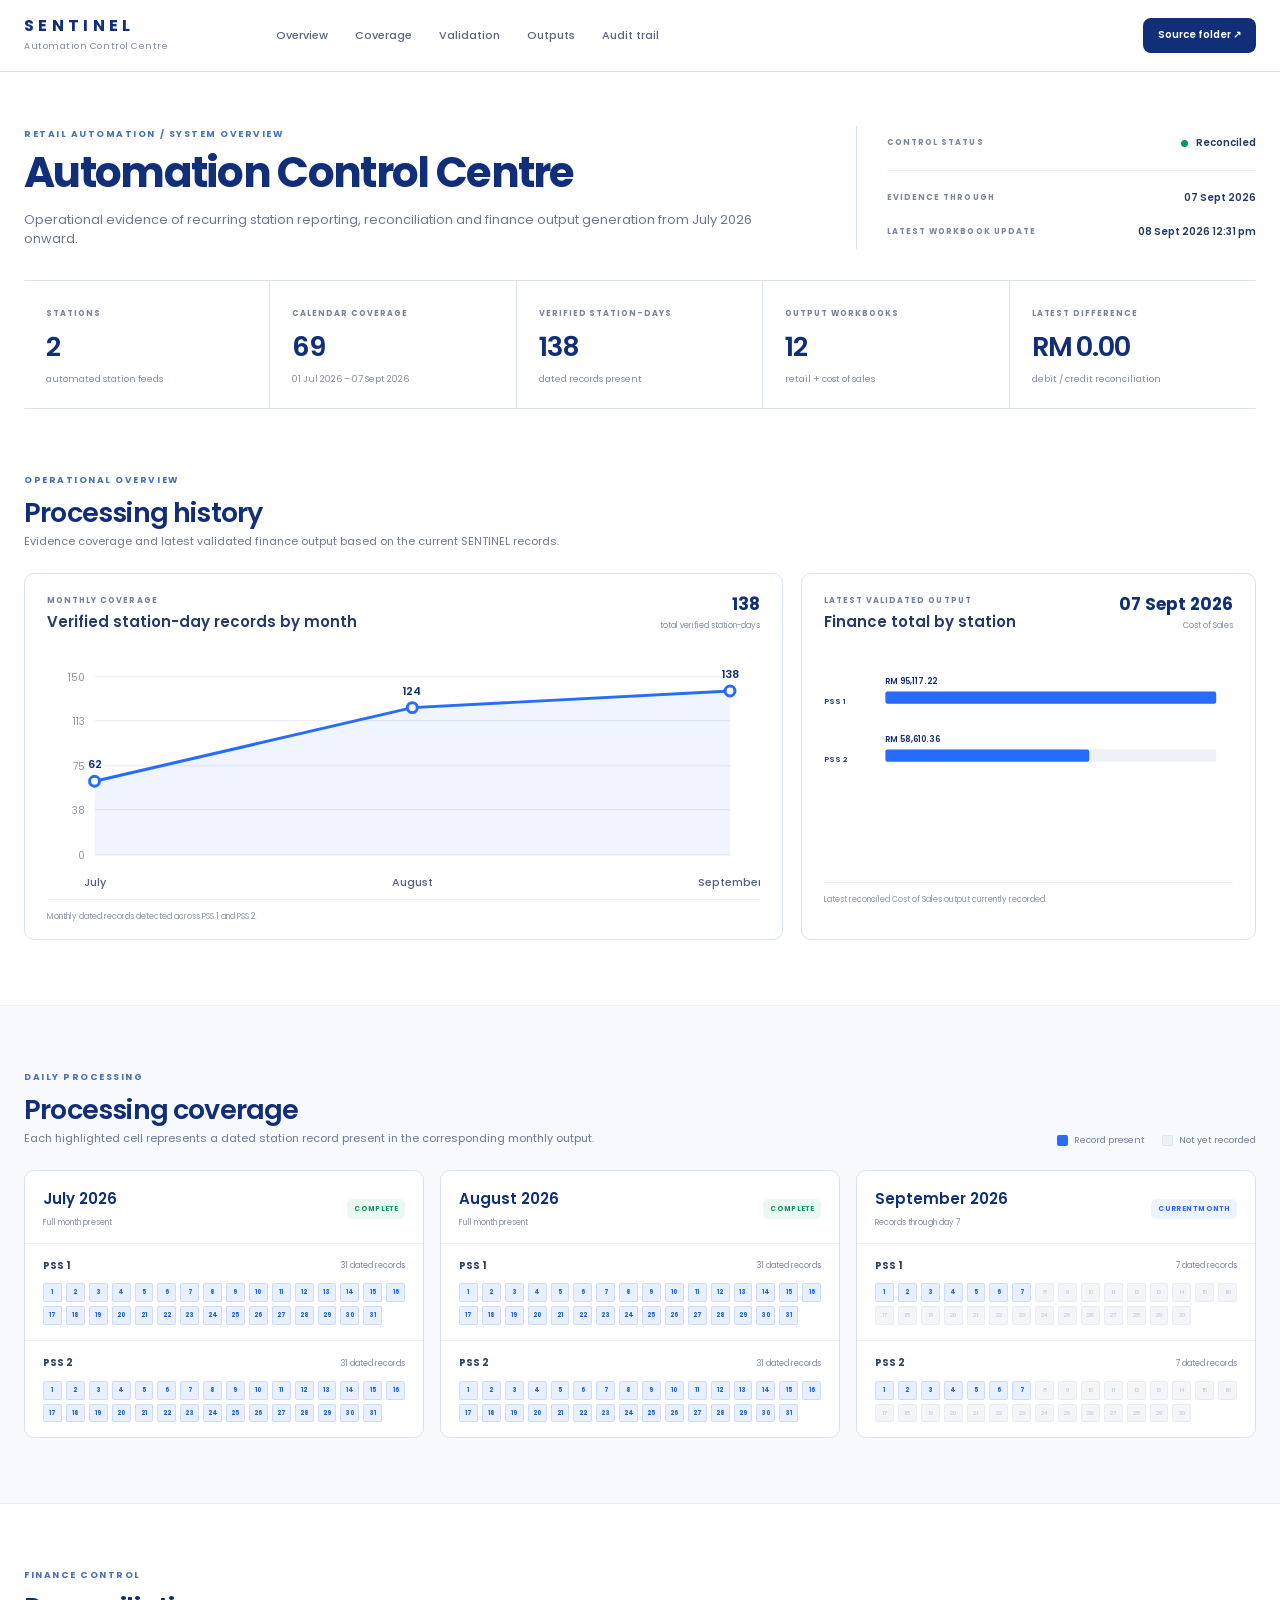
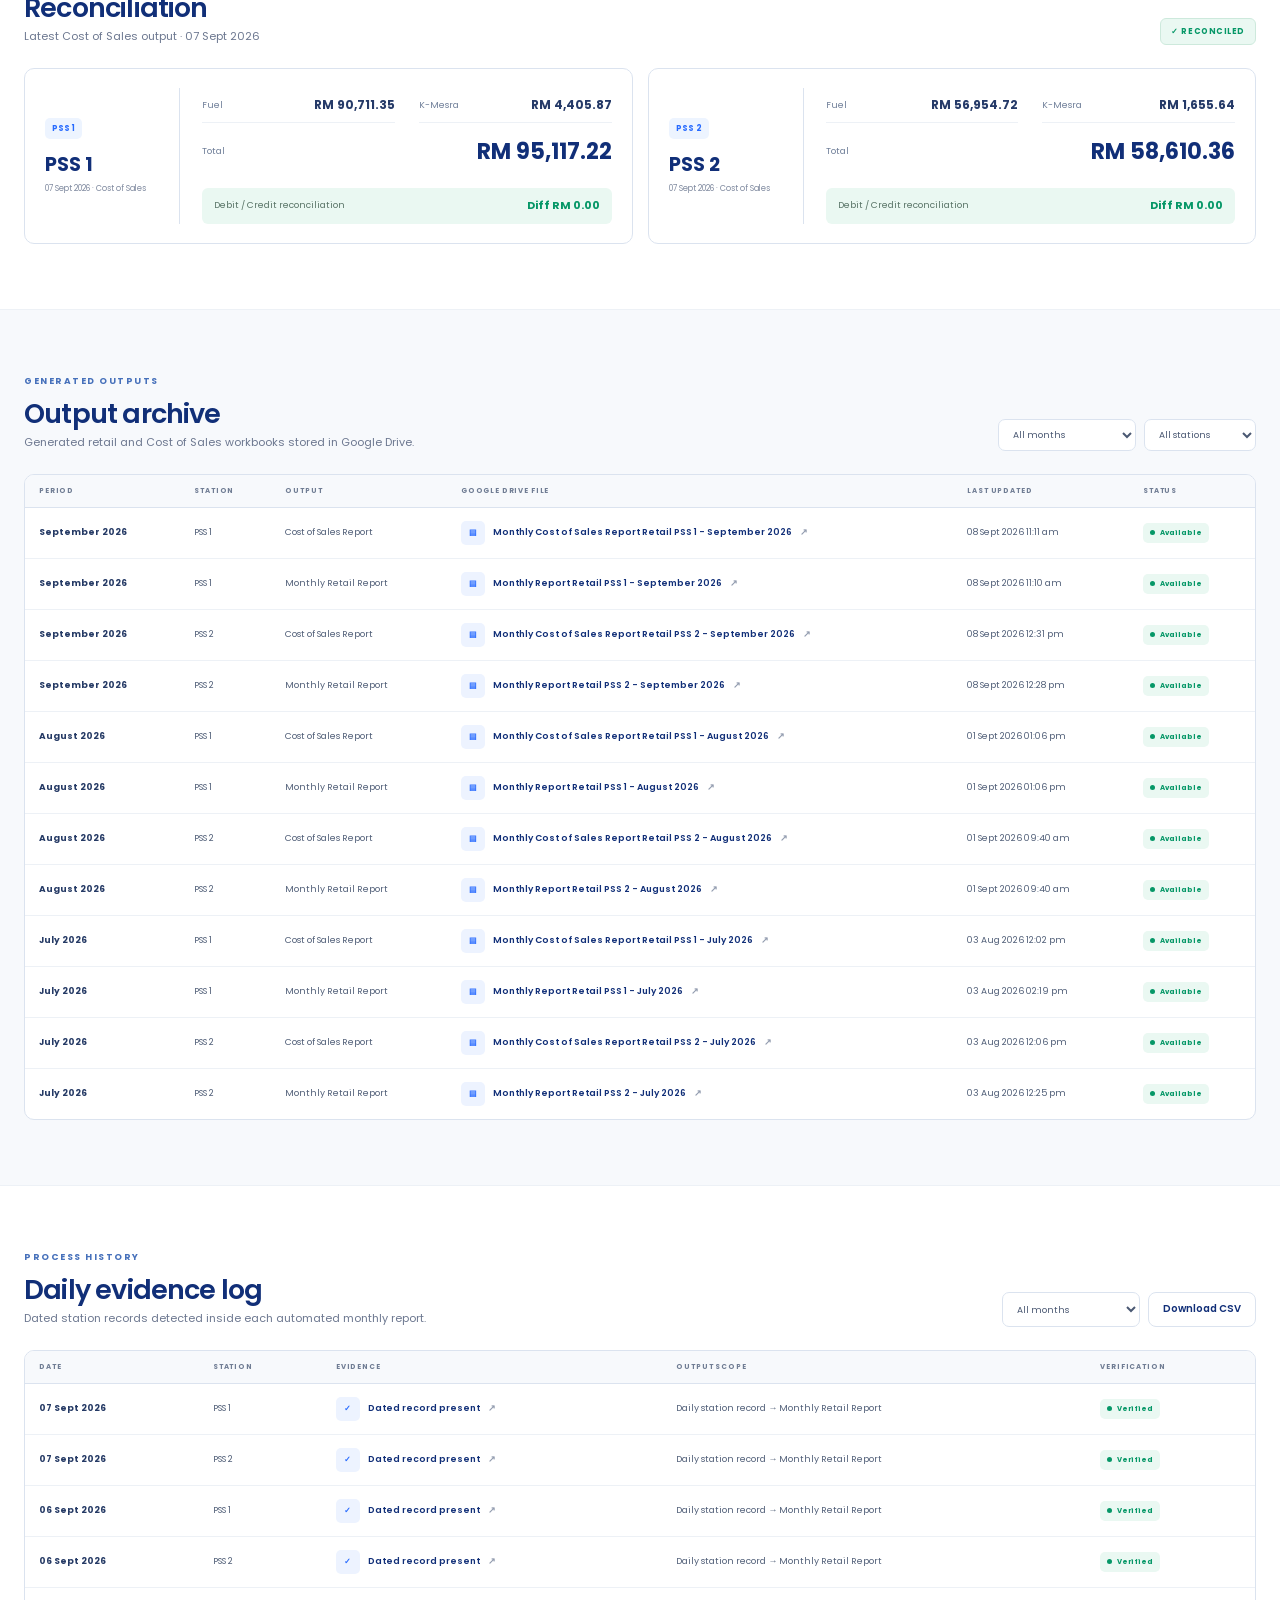
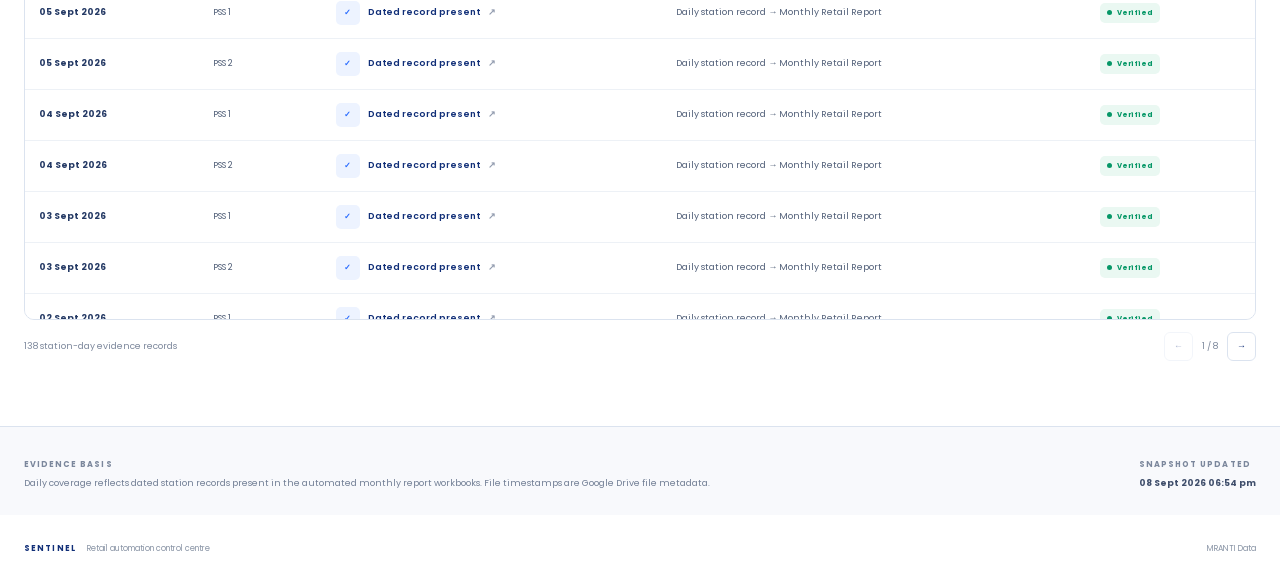
==== commit 9f9d161b: "Update index.html" ====
--- a/index.html
+++ b/index.html
@@ -1,9 +1,19 @@
 <!doctype html>
 <html lang="en">
+
 <head>
   <meta charset="utf-8" />
-  <meta name="viewport" content="width=device-width,initial-scale=1" />
-  <meta name="theme-color" content="#1000ff" />
+
+  <meta
+    name="viewport"
+    content="width=device-width, initial-scale=1"
+  />
+
+  <meta
+    name="theme-color"
+    content="#1000ff"
+  />
+
   <meta
     name="description"
     content="SENTINEL Automation Control Centre — operational evidence of automated retail reporting and finance outputs."
@@ -11,44 +21,108 @@
 
   <title>SENTINEL Automation Control Centre</title>
 
-  <!-- Same simple blue-square T treatment as Staff Directory -->
+
+  <!--
+    Same simple blue-square T treatment
+    used for the Staff Directory tab.
+  -->
+
   <link
     rel="icon"
     type="image/svg+xml"
     href='data:image/svg+xml,<svg xmlns="http://www.w3.org/2000/svg" viewBox="0 0 64 64"><rect width="64" height="64" fill="%231000ff"/><rect x="15" y="14" width="34" height="8" fill="white"/><rect x="28" y="22" width="8" height="28" fill="white"/></svg>'
   />
 
-  <link rel="preconnect" href="https://fonts.googleapis.com" />
-  <link rel="preconnect" href="https://fonts.gstatic.com" crossorigin />
+
+  <link
+    rel="preconnect"
+    href="https://fonts.googleapis.com"
+  />
+
+  <link
+    rel="preconnect"
+    href="https://fonts.gstatic.com"
+    crossorigin
+  />
+
   <link
     href="https://fonts.googleapis.com/css2?family=Poppins:wght@400;500;600;700&display=swap"
     rel="stylesheet"
   />
 
-  <link rel="stylesheet" href="styles.css" />
+
+  <!-- Version number prevents stale GitHub Pages CSS cache -->
+
+  <link
+    rel="stylesheet"
+    href="styles.css?v=20260908-03"
+  />
+
 </head>
 
+
 <body>
+
   <div class="page-shell">
 
-    <!-- HEADER -->
+
+    <!-- =====================================================
+         HEADER
+    ====================================================== -->
+
     <header class="topbar">
-      <a class="brand" href="#overview" aria-label="SENTINEL home">
+
+      <a
+        class="brand"
+        href="#overview"
+        aria-label="SENTINEL home"
+      >
+
         <span>
-          <strong>SENTINEL</strong>
-          <small>Automation Control Centre</small>
+
+          <strong>
+            SENTINEL
+          </strong>
+
+          <small>
+            Automation Control Centre
+          </small>
+
         </span>
+
       </a>
 
-      <nav class="nav" aria-label="Page sections">
-        <a href="#overview">Overview</a>
-        <a href="#coverage">Coverage</a>
-        <a href="#validation">Validation</a>
-        <a href="#archive">Outputs</a>
-        <a href="#audit">Audit trail</a>
+
+      <nav
+        class="nav"
+        aria-label="Page sections"
+      >
+
+        <a href="#overview">
+          Overview
+        </a>
+
+        <a href="#coverage">
+          Coverage
+        </a>
+
+        <a href="#validation">
+          Validation
+        </a>
+
+        <a href="#archive">
+          Outputs
+        </a>
+
+        <a href="#audit">
+          Audit trail
+        </a>
+
       </nav>
 
+
       <div class="top-actions">
+
         <a
           id="sourceFolderTop"
           class="btn btn-primary"
@@ -57,135 +131,327 @@
         >
           Source folder ↗
         </a>
+
       </div>
+
     </header>
 
 
+
     <main>
 
-      <!-- SYSTEM OVERVIEW -->
-      <section id="overview" class="overview container">
+
+      <!-- =====================================================
+           SYSTEM OVERVIEW
+      ====================================================== -->
+
+      <section
+        id="overview"
+        class="overview container"
+      >
+
         <div class="overview-copy">
-          <div class="eyebrow">RETAIL AUTOMATION / SYSTEM OVERVIEW</div>
-
-          <h1>Automation Control Centre</h1>
+
+          <div class="eyebrow">
+            RETAIL AUTOMATION / SYSTEM OVERVIEW
+          </div>
+
+
+          <h1>
+            Automation Control Centre
+          </h1>
+
 
           <p>
             Operational evidence of recurring station reporting,
-            reconciliation and finance output generation from July 2026 onward.
+            reconciliation and finance output generation from
+            July 2026 onward.
           </p>
-        </div>
+
+        </div>
+
+
 
         <div class="system-panel">
+
+
           <div class="system-row">
-            <span class="system-label">CONTROL STATUS</span>
+
+            <span class="system-label">
+              CONTROL STATUS
+            </span>
+
             <strong class="system-status">
+
               <span class="status-dot good"></span>
+
               Reconciled
+
             </strong>
-          </div>
+
+          </div>
+
 
           <div class="system-divider"></div>
 
+
           <div class="system-row">
-            <span class="system-label">EVIDENCE THROUGH</span>
-            <strong id="latestDataDate">—</strong>
-          </div>
+
+            <span class="system-label">
+              EVIDENCE THROUGH
+            </span>
+
+            <strong id="latestDataDate">
+              —
+            </strong>
+
+          </div>
+
 
           <div class="system-row">
-            <span class="system-label">LATEST WORKBOOK UPDATE</span>
-            <strong id="latestFileUpdate">—</strong>
-          </div>
-        </div>
+
+            <span class="system-label">
+              LATEST WORKBOOK UPDATE
+            </span>
+
+            <strong id="latestFileUpdate">
+              —
+            </strong>
+
+          </div>
+
+
+        </div>
+
       </section>
 
 
-      <!-- METRICS -->
-      <section class="container metrics" aria-label="Evidence summary">
+
+      <!-- =====================================================
+           KPI SUMMARY
+      ====================================================== -->
+
+      <section
+        class="container metrics"
+        aria-label="Evidence summary"
+      >
+
+
         <article class="metric-card">
-          <span class="metric-kicker">STATIONS</span>
-          <strong id="metricStations">—</strong>
-          <small>automated station feeds</small>
+
+          <span class="metric-kicker">
+            STATIONS
+          </span>
+
+          <strong id="metricStations">
+            —
+          </strong>
+
+          <small>
+            automated station feeds
+          </small>
+
         </article>
 
+
+
         <article class="metric-card">
-          <span class="metric-kicker">CALENDAR COVERAGE</span>
-          <strong id="metricDays">—</strong>
-          <small id="metricDaysSub">from July 2026</small>
+
+          <span class="metric-kicker">
+            CALENDAR COVERAGE
+          </span>
+
+          <strong id="metricDays">
+            —
+          </strong>
+
+          <small id="metricDaysSub">
+            from July 2026
+          </small>
+
         </article>
 
+
+
         <article class="metric-card">
-          <span class="metric-kicker">VERIFIED STATION-DAYS</span>
-          <strong id="metricStationDays">—</strong>
-          <small>dated records present</small>
+
+          <span class="metric-kicker">
+            VERIFIED STATION-DAYS
+          </span>
+
+          <strong id="metricStationDays">
+            —
+          </strong>
+
+          <small>
+            dated records present
+          </small>
+
         </article>
 
+
+
         <article class="metric-card">
-          <span class="metric-kicker">OUTPUT WORKBOOKS</span>
-          <strong id="metricBooks">—</strong>
-          <small>retail + cost of sales</small>
+
+          <span class="metric-kicker">
+            OUTPUT WORKBOOKS
+          </span>
+
+          <strong id="metricBooks">
+            —
+          </strong>
+
+          <small>
+            retail + cost of sales
+          </small>
+
         </article>
 
+
+
         <article class="metric-card">
-          <span class="metric-kicker">LATEST DIFFERENCE</span>
-          <strong id="metricDifference">—</strong>
-          <small>debit / credit reconciliation</small>
+
+          <span class="metric-kicker">
+            LATEST DIFFERENCE
+          </span>
+
+          <strong id="metricDifference">
+            —
+          </strong>
+
+          <small>
+            debit / credit reconciliation
+          </small>
+
         </article>
+
+
       </section>
 
 
-      <!-- CHARTS -->
+
+      <!-- =====================================================
+           OPERATIONAL CHARTS
+      ====================================================== -->
+
       <section class="section container">
+
+
         <div class="section-head">
+
           <div>
-            <div class="eyebrow">OPERATIONAL OVERVIEW</div>
-            <h2>Processing history</h2>
+
+            <div class="eyebrow">
+              OPERATIONAL OVERVIEW
+            </div>
+
+            <h2>
+              Processing history
+            </h2>
+
             <p>
-              Evidence coverage and latest validated finance output based on
-              the current SENTINEL records.
+              Evidence coverage and latest validated finance output
+              based on the current SENTINEL records.
             </p>
-          </div>
-        </div>
+
+          </div>
+
+        </div>
+
+
 
         <div class="charts-grid">
 
+
+          <!-- MONTHLY COVERAGE -->
+
           <article class="chart-panel">
+
+
             <div class="chart-head">
+
               <div>
-                <span class="chart-label">COVERAGE HISTORY</span>
-                <h3>Verified station-day coverage</h3>
+
+                <span class="chart-label">
+                  MONTHLY COVERAGE
+                </span>
+
+                <h3>
+                  Verified station-day records by month
+                </h3>
+
               </div>
 
+
               <div class="chart-total">
-                <strong id="coverageTrendTotal">—</strong>
-                <span>cumulative records</span>
+
+                <strong id="coverageTrendTotal">
+                  —
+                </strong>
+
+                <span>
+                  total verified station-days
+                </span>
+
               </div>
-            </div>
+
+            </div>
+
+
 
             <div
               id="coverageTrendChart"
               class="chart-canvas"
-              aria-label="Verified station-day coverage chart"
+              aria-label="Verified station-day records by month"
             ></div>
 
+
+
             <div class="chart-foot">
-              Cumulative dated records detected across PSS 1 and PSS 2.
-            </div>
+              Monthly dated records detected across
+              PSS 1 and PSS 2.
+            </div>
+
+
           </article>
 
 
+
+          <!-- LATEST FINANCE OUTPUT -->
+
           <article class="chart-panel">
+
+
             <div class="chart-head">
+
               <div>
-                <span class="chart-label">LATEST VALIDATED OUTPUT</span>
-                <h3>Finance total by station</h3>
+
+                <span class="chart-label">
+                  LATEST VALIDATED OUTPUT
+                </span>
+
+                <h3>
+                  Finance total by station
+                </h3>
+
               </div>
 
+
               <div class="chart-total">
-                <strong id="latestValidationDate">—</strong>
-                <span>Cost of Sales</span>
+
+                <strong id="latestValidationDate">
+                  —
+                </strong>
+
+                <span>
+                  Cost of Sales
+                </span>
+
               </div>
-            </div>
+
+            </div>
+
+
 
             <div
               id="validationTotalsChart"
@@ -193,205 +459,519 @@
               aria-label="Latest validated finance totals chart"
             ></div>
 
+
+
             <div class="chart-foot">
-              Latest reconciled Cost of Sales output currently recorded.
-            </div>
+              Latest reconciled Cost of Sales output
+              currently recorded.
+            </div>
+
+
           </article>
 
-        </div>
+
+        </div>
+
       </section>
 
 
-      <!-- COVERAGE -->
-      <section id="coverage" class="section section-tint">
+
+      <!-- =====================================================
+           DAILY PROCESSING COVERAGE
+      ====================================================== -->
+
+      <section
+        id="coverage"
+        class="section section-tint"
+      >
+
+
         <div class="container">
 
+
           <div class="section-head">
+
+
             <div>
-              <div class="eyebrow">DAILY PROCESSING</div>
-              <h2>Processing coverage</h2>
+
+              <div class="eyebrow">
+                DAILY PROCESSING
+              </div>
+
+              <h2>
+                Processing coverage
+              </h2>
+
               <p>
-                Each highlighted cell represents a dated station record present
-                in the corresponding monthly output.
+                Each highlighted cell represents a dated station
+                record present in the corresponding monthly output.
               </p>
-            </div>
+
+            </div>
+
+
 
             <div class="legend">
+
               <span>
+
                 <i class="legend-cell verified"></i>
+
                 Record present
+
               </span>
 
+
               <span>
+
                 <i class="legend-cell pending"></i>
+
                 Not yet recorded
+
               </span>
-            </div>
-          </div>
-
-          <div id="coverageGrid" class="coverage-grid"></div>
-
-        </div>
+
+            </div>
+
+
+          </div>
+
+
+
+          <div
+            id="coverageGrid"
+            class="coverage-grid"
+          ></div>
+
+
+        </div>
+
       </section>
 
 
-      <!-- VALIDATION -->
-      <section id="validation" class="section container">
+
+      <!-- =====================================================
+           FINANCE VALIDATION
+      ====================================================== -->
+
+      <section
+        id="validation"
+        class="section container"
+      >
+
 
         <div class="section-head">
+
+
           <div>
-            <div class="eyebrow">FINANCE CONTROL</div>
-            <h2>Reconciliation</h2>
+
+            <div class="eyebrow">
+              FINANCE CONTROL
+            </div>
+
+            <h2>
+              Reconciliation
+            </h2>
+
             <p id="validationSubtitle">
               Latest validated Cost of Sales output.
             </p>
-          </div>
-
-          <span class="control-badge">✓ RECONCILED</span>
-        </div>
-
-        <div id="validationGrid" class="validation-grid"></div>
+
+          </div>
+
+
+
+          <span class="control-badge">
+            ✓ RECONCILED
+          </span>
+
+
+        </div>
+
+
+
+        <div
+          id="validationGrid"
+          class="validation-grid"
+        ></div>
+
 
       </section>
 
 
-      <!-- OUTPUT ARCHIVE -->
-      <section id="archive" class="section section-tint">
+
+      <!-- =====================================================
+           OUTPUT ARCHIVE
+      ====================================================== -->
+
+      <section
+        id="archive"
+        class="section section-tint"
+      >
+
+
         <div class="container">
 
+
           <div class="section-head archive-head">
+
+
             <div>
-              <div class="eyebrow">GENERATED OUTPUTS</div>
-              <h2>Output archive</h2>
+
+              <div class="eyebrow">
+                GENERATED OUTPUTS
+              </div>
+
+              <h2>
+                Output archive
+              </h2>
+
               <p>
-                Generated retail and Cost of Sales workbooks stored in Google Drive.
+                Generated retail and Cost of Sales workbooks
+                stored in Google Drive.
               </p>
-            </div>
-
-            <div class="filters" aria-label="Output filters">
-              <select id="monthFilter" aria-label="Filter by month">
-                <option value="all">All months</option>
+
+            </div>
+
+
+
+            <div
+              class="filters"
+              aria-label="Output filters"
+            >
+
+
+              <select
+                id="monthFilter"
+                aria-label="Filter by month"
+              >
+
+                <option value="all">
+                  All months
+                </option>
+
               </select>
 
-              <select id="stationFilter" aria-label="Filter by station">
-                <option value="all">All stations</option>
+
+
+              <select
+                id="stationFilter"
+                aria-label="Filter by station"
+              >
+
+                <option value="all">
+                  All stations
+                </option>
+
               </select>
-            </div>
-          </div>
+
+
+            </div>
+
+
+          </div>
+
 
 
           <div class="table-wrap">
+
+
             <table class="output-table">
+
+
               <thead>
+
                 <tr>
-                  <th>Period</th>
-                  <th>Station</th>
-                  <th>Output</th>
-                  <th>Google Drive file</th>
-                  <th>Last updated</th>
-                  <th>Status</th>
+
+                  <th>
+                    Period
+                  </th>
+
+                  <th>
+                    Station
+                  </th>
+
+                  <th>
+                    Output
+                  </th>
+
+                  <th>
+                    Google Drive file
+                  </th>
+
+                  <th>
+                    Last updated
+                  </th>
+
+                  <th>
+                    Status
+                  </th>
+
                 </tr>
+
               </thead>
 
+
               <tbody id="archiveBody"></tbody>
+
+
             </table>
-          </div>
-
-        </div>
+
+
+          </div>
+
+
+        </div>
+
       </section>
 
 
-      <!-- AUDIT -->
-      <section id="audit" class="section container">
+
+      <!-- =====================================================
+           DAILY AUDIT TRAIL
+      ====================================================== -->
+
+      <section
+        id="audit"
+        class="section container"
+      >
+
 
         <div class="section-head">
+
+
           <div>
-            <div class="eyebrow">PROCESS HISTORY</div>
-            <h2>Daily evidence log</h2>
+
+            <div class="eyebrow">
+              PROCESS HISTORY
+            </div>
+
+            <h2>
+              Daily evidence log
+            </h2>
+
             <p>
-              Dated station records detected inside each automated monthly report.
+              Dated station records detected inside each
+              automated monthly report.
             </p>
-          </div>
+
+          </div>
+
+
 
           <div class="audit-actions">
+
+
             <select
               id="auditMonthFilter"
               aria-label="Filter audit trail by month"
             >
-              <option value="all">All months</option>
+
+              <option value="all">
+                All months
+              </option>
+
             </select>
 
-            <button id="downloadCsvBtn" class="btn btn-ghost" type="button">
+
+
+            <button
+              id="downloadCsvBtn"
+              class="btn btn-ghost"
+              type="button"
+            >
               Download CSV
             </button>
-          </div>
-        </div>
+
+
+          </div>
+
+
+        </div>
+
 
 
         <div class="table-wrap audit-wrap">
+
+
           <table class="output-table audit-table">
+
+
             <thead>
+
               <tr>
-                <th>Date</th>
-                <th>Station</th>
-                <th>Evidence</th>
-                <th>Output scope</th>
-                <th>Verification</th>
+
+                <th>
+                  Date
+                </th>
+
+                <th>
+                  Station
+                </th>
+
+                <th>
+                  Evidence
+                </th>
+
+                <th>
+                  Output scope
+                </th>
+
+                <th>
+                  Verification
+                </th>
+
               </tr>
+
             </thead>
 
+
             <tbody id="auditBody"></tbody>
+
+
           </table>
-        </div>
+
+
+        </div>
+
 
 
         <div class="pagination">
-          <span id="auditCount">—</span>
+
+
+          <span id="auditCount">
+            —
+          </span>
+
+
 
           <div>
-            <button id="prevPage" class="page-btn" type="button">←</button>
-            <span id="pageLabel">1 / 1</span>
-            <button id="nextPage" class="page-btn" type="button">→</button>
-          </div>
-        </div>
+
+            <button
+              id="prevPage"
+              class="page-btn"
+              type="button"
+            >
+              ←
+            </button>
+
+
+            <span id="pageLabel">
+              1 / 1
+            </span>
+
+
+            <button
+              id="nextPage"
+              class="page-btn"
+              type="button"
+            >
+              →
+            </button>
+
+          </div>
+
+
+        </div>
+
 
       </section>
 
 
-      <!-- EVIDENCE BASIS -->
+
+      <!-- =====================================================
+           EVIDENCE BASIS
+      ====================================================== -->
+
       <section class="evidence-bar">
+
+
         <div class="container evidence-bar-inner">
+
+
           <div>
-            <span class="system-label">EVIDENCE BASIS</span>
+
+            <span class="system-label">
+              EVIDENCE BASIS
+            </span>
+
             <p id="evidenceBasis"></p>
-          </div>
+
+          </div>
+
+
 
           <div>
-            <span class="system-label">SNAPSHOT UPDATED</span>
-            <strong id="snapshotAt">—</strong>
-          </div>
-        </div>
+
+            <span class="system-label">
+              SNAPSHOT UPDATED
+            </span>
+
+            <strong id="snapshotAt">
+              —
+            </strong>
+
+          </div>
+
+
+        </div>
+
+
       </section>
 
+
     </main>
 
 
+
+    <!-- =====================================================
+         FOOTER
+    ====================================================== -->
+
     <footer class="footer container">
+
+
       <div>
-        <strong>SENTINEL</strong>
-        <span>Retail automation control centre</span>
+
+        <strong>
+          SENTINEL
+        </strong>
+
+        <span>
+          Retail automation control centre
+        </span>
+
       </div>
+
 
       <div>
         MRANTI Data
       </div>
+
+
     </footer>
 
+
   </div>
 
 
-  <div id="toast" class="toast" role="status" aria-live="polite"></div>
-
-  <script src="app.js" defer></script>
+
+  <div
+    id="toast"
+    class="toast"
+    role="status"
+    aria-live="polite"
+  ></div>
+
+
+
+  <!-- Version number prevents stale GitHub Pages JS cache -->
+
+  <script
+    src="app.js?v=20260908-03"
+    defer
+  ></script>
+
+
 </body>
+
 </html>
--- a/styles.css
+++ b/styles.css
@@ -1,64 +1,1335 @@
-:root{
-  --navy:#102a72;
-  --navy-2:#173b92;
-  --blue:#2f76ff;
-  --blue-2:#eaf2ff;
-  --ink:#132039;
-  --muted:#66738f;
-  --line:#dfe6f1;
-  --line-2:#edf1f7;
-  --soft:#f7f9fd;
-  --white:#fff;
-  --green:#0b9a68;
-  --green-bg:#eaf8f2;
-  --amber:#a86f00;
-  --amber-bg:#fff6df;
-  --shadow:0 16px 45px rgba(23,48,99,.07);
-  --radius:16px;
-}
-*{box-sizing:border-box}
-html{scroll-behavior:smooth}
-body{margin:0;background:#fff;color:var(--ink);font-family:"Poppins",Arial,sans-serif;font-size:14px;line-height:1.45}
-a{color:inherit;text-decoration:none}
-button,select{font:inherit}
-.container{width:min(1500px,calc(100% - 48px));margin-inline:auto}
-.page-shell{min-height:100vh;background:linear-gradient(180deg,#fff 0,#fff 72%,#fafbfe 100%)}
-.topbar{height:76px;border-bottom:1px solid var(--line);display:flex;align-items:center;gap:28px;padding:0 max(24px,calc((100vw - 1500px)/2));position:sticky;top:0;z-index:30;background:rgba(255,255,255,.94);backdrop-filter:blur(14px)}
-.brand{display:flex;align-items:center;gap:12px;min-width:260px}
-.brand strong{display:block;font-size:17px;letter-spacing:.22em;color:var(--navy);line-height:1}
-.brand small{display:block;margin-top:5px;color:var(--muted);font-size:10px;letter-spacing:.07em}
-.brand-mark{width:36px;height:36px;border-radius:10px;display:block;overflow:hidden;box-shadow:0 5px 14px rgba(16,42,114,.14);flex:0 0 auto}
-.brand-mark img{display:block;width:100%;height:100%;object-fit:cover}
-.nav{display:flex;gap:24px;margin-right:auto}
-.nav a{font-size:12px;font-weight:500;color:#53617e}.nav a:hover{color:var(--navy)}
-.top-actions{display:flex;align-items:center;gap:10px}
-.live-pill{display:inline-flex;align-items:center;gap:8px;border:1px solid #cbe7da;background:#f7fffb;color:#087c55;border-radius:999px;padding:9px 12px;font-size:10px;font-weight:700;letter-spacing:.08em;white-space:nowrap}
-.pulse{width:8px;height:8px;background:#16b779;border-radius:50%;box-shadow:0 0 0 0 rgba(22,183,121,.45);animation:pulse 2s infinite}
-@keyframes pulse{70%{box-shadow:0 0 0 8px rgba(22,183,121,0)}100%{box-shadow:0 0 0 0 rgba(22,183,121,0)}}
-.btn{border-radius:10px;padding:10px 14px;font-weight:600;font-size:11px;letter-spacing:.01em;border:1px solid transparent;cursor:pointer;display:inline-flex;align-items:center;justify-content:center;white-space:nowrap}
-.btn-primary{background:var(--navy);color:white}.btn-primary:hover{background:var(--navy-2)}
-.btn-ghost{background:white;color:var(--navy);border-color:var(--line)}.btn-ghost:hover{border-color:#b9c8e2;background:#f8faff}
-.hero{padding:72px 0 36px;display:grid;grid-template-columns:minmax(0,1.1fr) minmax(500px,.9fr);gap:70px;align-items:end}
-.eyebrow{font-size:10px;font-weight:700;letter-spacing:.18em;color:#4971b7;margin-bottom:13px}
-.hero h1{margin:0;color:var(--navy);font-size:clamp(42px,4.3vw,72px);line-height:.98;letter-spacing:-.045em}.hero h1 span{font-weight:500;color:#2f477e}
-.hero-copy>p{font-size:16px;color:var(--muted);max-width:720px;margin:22px 0 18px}
-.hero-meta{display:flex;align-items:center;gap:10px;flex-wrap:wrap;color:#5e6b85;font-size:11px}.hero-meta strong{color:#21345d}.meta-sep{width:1px;height:14px;background:var(--line)}.status-dot{width:8px;height:8px;border-radius:50%}.status-dot.good{background:var(--green)}
-.hero-proof{border:1px solid var(--line);border-radius:18px;background:linear-gradient(135deg,#fff,#f7faff);padding:22px 24px;box-shadow:var(--shadow)}
-.proof-label{font-size:10px;letter-spacing:.16em;font-weight:700;color:#6980aa;margin-bottom:16px}.flow-row{display:flex;align-items:center;justify-content:space-between;gap:8px}.flow-node{min-width:82px}.flow-node strong{display:block;color:var(--navy);font-size:12px;margin-top:8px}.flow-node small{font-size:9px;color:#77839a}.flow-icon{display:flex;width:30px;height:30px;align-items:center;justify-content:center;border-radius:8px;background:#eaf2ff;color:var(--blue);font-weight:700;font-size:9px}.flow-arrow{color:#8fb5fa;font-size:18px}.flow-caption{border-top:1px solid var(--line);margin-top:17px;padding-top:13px;color:#687793;font-size:9px;letter-spacing:.08em;font-weight:600}
-.metrics{display:grid;grid-template-columns:repeat(5,1fr);border:1px solid var(--line);border-radius:var(--radius);overflow:hidden;background:white;box-shadow:0 10px 35px rgba(23,48,99,.045)}
-.metric-card{padding:22px 24px;min-height:118px;border-right:1px solid var(--line);position:relative}.metric-card:last-child{border-right:none}.metric-kicker{font-size:9px;letter-spacing:.14em;font-weight:700;color:#71809c}.metric-card strong{display:block;color:var(--navy);font-size:30px;letter-spacing:-.04em;margin:7px 0 2px}.metric-card small{color:#7b879d;font-size:10px}.metric-accent{background:linear-gradient(135deg,#f5fffa,#eefbf5)}.metric-accent strong{color:var(--green)}
-.section{padding:76px 0}.section-tint{background:#f7f9fd;border-top:1px solid var(--line-2);border-bottom:1px solid var(--line-2)}
-.section-head{display:flex;align-items:flex-end;justify-content:space-between;gap:30px;margin-bottom:26px}.section-head h2{font-size:30px;line-height:1.15;color:var(--navy);margin:0 0 8px;letter-spacing:-.03em}.section-head p{margin:0;color:var(--muted);font-size:12px}.legend{display:flex;gap:16px;color:#66738e;font-size:10px}.legend span{display:flex;align-items:center;gap:7px}.legend-cell{width:12px;height:12px;border-radius:3px;display:inline-block}.legend-cell.verified{background:var(--blue)}.legend-cell.pending{background:#eef2f7;border:1px solid #e2e7ef}
-.coverage-grid{display:grid;grid-template-columns:repeat(3,1fr);gap:18px}.month-card{border:1px solid var(--line);border-radius:16px;background:white;overflow:hidden;box-shadow:0 10px 30px rgba(22,49,101,.04)}.month-card-header{padding:19px 20px 15px;display:flex;justify-content:space-between;align-items:center;border-bottom:1px solid var(--line-2)}.month-card-header h3{font-size:17px;color:var(--navy);margin:0}.month-card-header small{font-size:9px;color:#7d89a0}.month-status{border-radius:999px;padding:6px 9px;font-size:8px;font-weight:700;letter-spacing:.06em;text-transform:uppercase}.month-status.complete{background:var(--green-bg);color:var(--green)}.month-status.active{background:var(--blue-2);color:var(--blue)}
-.station-coverage{padding:17px 20px}.station-row-head{display:flex;align-items:center;justify-content:space-between;margin-bottom:10px}.station-row-head strong{font-size:11px;color:#25375f}.station-row-head span{font-size:9px;color:#77849c}.day-grid{display:grid;grid-template-columns:repeat(16,1fr);gap:4px}.day-cell{aspect-ratio:1;border-radius:3px;background:#eef2f7;display:flex;align-items:center;justify-content:center;font-size:6px;color:#a0aabb;border:1px solid #edf0f5}.day-cell.done{background:#e8f1ff;border-color:#c9dcff;color:#1f66dd;font-weight:700}.day-cell.future{background:#f7f8fa;color:#c0c7d1}.station-coverage+.station-coverage{border-top:1px solid var(--line-2)}
-.control-badge{padding:9px 12px;background:var(--green-bg);color:var(--green);border:1px solid #cdebdc;border-radius:999px;font-size:9px;font-weight:700;letter-spacing:.08em}
-.validation-grid{display:grid;grid-template-columns:1fr 1fr;gap:18px}.validation-card{background:white;border:1px solid var(--line);border-radius:16px;padding:24px;display:grid;grid-template-columns:180px 1fr;gap:24px;box-shadow:0 10px 35px rgba(22,49,101,.04)}.validation-station{border-right:1px solid var(--line);display:flex;flex-direction:column;justify-content:center}.station-badge{width:46px;height:46px;border-radius:13px;background:var(--blue-2);color:var(--blue);display:flex;align-items:center;justify-content:center;font-weight:700;font-size:12px;margin-bottom:12px}.validation-station h3{margin:0;color:var(--navy);font-size:21px}.validation-station small{color:#7b879c;margin-top:4px;font-size:9px}.validation-values{display:grid;grid-template-columns:1fr 1fr;gap:0}.value-row{display:flex;justify-content:space-between;align-items:center;padding:9px 0;border-bottom:1px solid var(--line-2);font-size:10px;color:#6a7891}.value-row strong{font-size:13px;color:#20345e}.value-row.total{grid-column:1/-1;border-bottom:none;padding:14px 0 0}.value-row.total strong{font-size:24px;color:var(--navy)}.reconcile-strip{grid-column:1/-1;margin-top:16px;padding:12px 14px;background:var(--green-bg);border-radius:10px;display:flex;align-items:center;justify-content:space-between;color:#55705f;font-size:10px}.reconcile-strip strong{color:var(--green);font-size:13px}
-.archive-head{align-items:end}.filters,.audit-actions{display:flex;gap:8px}.filters select,.audit-actions select{border:1px solid var(--line);background:white;color:#425171;border-radius:9px;padding:9px 32px 9px 11px;font-size:10px;outline:none}.table-wrap{border:1px solid var(--line);border-radius:14px;overflow:auto;background:white}.output-table{width:100%;border-collapse:collapse;min-width:980px}.output-table th{text-align:left;background:#f8faff;color:#67758f;font-size:8px;letter-spacing:.12em;text-transform:uppercase;padding:12px 15px;border-bottom:1px solid var(--line);white-space:nowrap}.output-table td{padding:14px 15px;border-bottom:1px solid var(--line-2);font-size:10px;color:#495774;vertical-align:middle}.output-table tbody tr:last-child td{border-bottom:none}.output-table tbody tr:hover{background:#fbfcff}.output-table td strong{color:#21345e}.file-link{display:flex;align-items:center;gap:9px;color:var(--navy);font-weight:600;max-width:420px}.file-icon{width:26px;height:26px;border-radius:7px;background:#eef4ff;color:var(--blue);display:inline-flex;align-items:center;justify-content:center;font-size:9px;flex:0 0 auto}.external{color:#8a96aa;font-size:10px}.status-chip{display:inline-flex;align-items:center;gap:6px;border-radius:999px;padding:6px 9px;background:var(--green-bg);color:var(--green);font-size:8px;font-weight:700}.status-chip:before{content:"";width:6px;height:6px;border-radius:50%;background:currentColor}
-.audit-wrap{max-height:560px}.pagination{display:flex;justify-content:space-between;align-items:center;margin-top:14px;color:#7b879d;font-size:10px}.pagination>div{display:flex;align-items:center;gap:10px}.page-btn{width:30px;height:30px;border:1px solid var(--line);background:white;border-radius:8px;color:var(--navy);cursor:pointer}.page-btn:disabled{opacity:.35;cursor:not-allowed}
-.evidence-note{display:grid;grid-template-columns:260px 1fr;gap:45px;align-items:start}.evidence-note h3{margin:0;color:var(--navy);font-size:25px}.evidence-points{display:grid;grid-template-columns:repeat(4,1fr);gap:20px}.evidence-points>div{border-left:2px solid #cfddf6;padding-left:14px}.evidence-points span{font-size:9px;color:var(--blue);font-weight:700}.evidence-points p{font-size:10px;color:#6e7b91;margin:7px 0 0}.evidence-points strong{color:#27395f}.fineprint{grid-column:1/-1;margin:18px 0 0;padding-top:16px;border-top:1px solid var(--line);font-size:9px;color:#8a95a8}
-.footer{height:76px;display:flex;align-items:center;justify-content:space-between;color:#8490a4;font-size:9px}.footer strong{color:var(--navy);letter-spacing:.15em}.footer span{margin-left:8px}
-.toast{position:fixed;right:24px;bottom:24px;padding:12px 15px;background:#173264;color:white;border-radius:10px;font-size:10px;opacity:0;transform:translateY(8px);pointer-events:none;transition:.2s;z-index:50;box-shadow:0 14px 35px rgba(9,31,76,.22)}.toast.show{opacity:1;transform:none}
-.presentation-mode .topbar{position:static}.presentation-mode .nav,.presentation-mode #presentationBtn{display:none}.presentation-mode .top-actions{margin-left:auto}.presentation-mode .hero{padding-top:42px}.presentation-mode .section{padding:55px 0}.presentation-mode .footer{display:none}
-@media(max-width:1200px){.nav{display:none}.hero{grid-template-columns:1fr;gap:28px}.hero-proof{max-width:850px}.metrics{grid-template-columns:repeat(3,1fr)}.metric-card:nth-child(3){border-right:none}.coverage-grid{grid-template-columns:1fr}.validation-grid{grid-template-columns:1fr}.evidence-note{grid-template-columns:1fr}.evidence-points{grid-template-columns:1fr 1fr}}
-@media(max-width:760px){.container{width:min(100% - 26px,1500px)}.topbar{height:auto;min-height:68px;padding:12px 14px}.brand{min-width:0}.brand small{display:none}.top-actions .live-pill,.top-actions .btn-ghost{display:none}.top-actions{margin-left:auto}.hero{padding:48px 0 26px}.hero h1{font-size:44px}.hero-proof{padding:18px}.flow-row{overflow:auto}.flow-arrow{display:none}.metrics{grid-template-columns:1fr 1fr}.metric-card{border-bottom:1px solid var(--line)}.metric-card:nth-child(2n){border-right:none}.metric-card:last-child{grid-column:1/-1}.section{padding:56px 0}.section-head{align-items:flex-start;flex-direction:column}.day-grid{grid-template-columns:repeat(12,1fr)}.validation-card{grid-template-columns:1fr}.validation-station{border-right:none;border-bottom:1px solid var(--line);padding-bottom:15px}.evidence-points{grid-template-columns:1fr}.footer{height:auto;padding:28px 0;gap:15px;align-items:flex-start;flex-direction:column}}
-@media print{.topbar,.filters,.audit-actions,.pagination,.footer,.toast{display:none!important}.section{break-inside:avoid;padding:32px 0}.hero{padding-top:20px}.page-shell{background:white}.container{width:96%}}
+:root {
+  --navy: #112f78;
+  --navy-dark: #0d245f;
+  --blue: #286bff;
+  --blue-soft: #edf4ff;
+
+  --ink: #172238;
+  --muted: #6d7890;
+
+  --line: #dbe3ef;
+  --line-light: #edf1f6;
+
+  --surface: #ffffff;
+  --surface-soft: #f7f9fc;
+
+  --green: #069767;
+  --green-soft: #eaf8f2;
+
+  --radius: 10px;
+}
+
+* {
+  box-sizing: border-box;
+}
+
+html {
+  scroll-behavior: smooth;
+}
+
+body {
+  margin: 0;
+  background: #ffffff;
+  color: var(--ink);
+  font-family: "Poppins", Arial, sans-serif;
+  font-size: 14px;
+  line-height: 1.45;
+}
+
+a {
+  color: inherit;
+  text-decoration: none;
+}
+
+button,
+select {
+  font: inherit;
+}
+
+.container {
+  width: min(1500px, calc(100% - 48px));
+  margin-inline: auto;
+}
+
+.page-shell {
+  min-height: 100vh;
+}
+
+
+/* =========================================================
+   HEADER
+========================================================= */
+
+.topbar {
+  height: 72px;
+  border-bottom: 1px solid var(--line);
+  display: flex;
+  align-items: center;
+  gap: 42px;
+
+  padding: 0 max(24px, calc((100vw - 1500px) / 2));
+
+  position: sticky;
+  top: 0;
+  z-index: 30;
+
+  background: rgba(255, 255, 255, 0.97);
+  backdrop-filter: blur(12px);
+}
+
+.brand {
+  min-width: 210px;
+}
+
+.brand strong {
+  display: block;
+
+  font-size: 16px;
+  line-height: 1;
+
+  color: var(--navy);
+
+  letter-spacing: 0.27em;
+}
+
+.brand small {
+  display: block;
+
+  margin-top: 6px;
+
+  color: #7d88a1;
+
+  font-size: 9px;
+  letter-spacing: 0.06em;
+}
+
+.nav {
+  display: flex;
+  align-items: center;
+  gap: 27px;
+
+  margin-right: auto;
+}
+
+.nav a {
+  color: #596681;
+
+  font-size: 11px;
+  font-weight: 500;
+}
+
+.nav a:hover {
+  color: var(--navy);
+}
+
+.top-actions {
+  display: flex;
+  align-items: center;
+}
+
+.btn {
+  border: 1px solid transparent;
+  border-radius: 8px;
+
+  padding: 9px 14px;
+
+  display: inline-flex;
+  align-items: center;
+  justify-content: center;
+
+  cursor: pointer;
+
+  font-size: 10px;
+  font-weight: 600;
+
+  white-space: nowrap;
+}
+
+.btn-primary {
+  background: var(--navy);
+  color: #ffffff;
+}
+
+.btn-primary:hover {
+  background: var(--navy-dark);
+}
+
+.btn-ghost {
+  background: #ffffff;
+
+  border-color: var(--line);
+
+  color: var(--navy);
+}
+
+.btn-ghost:hover {
+  background: #f8faff;
+
+  border-color: #bfcde1;
+}
+
+
+/* =========================================================
+   OVERVIEW
+========================================================= */
+
+.overview {
+  padding: 54px 0 31px;
+
+  display: grid;
+  grid-template-columns: minmax(0, 1fr) 400px;
+
+  gap: 70px;
+
+  align-items: end;
+}
+
+.overview-copy {
+  max-width: 850px;
+}
+
+.eyebrow {
+  margin-bottom: 10px;
+
+  color: #4771bb;
+
+  font-size: 9px;
+  font-weight: 700;
+
+  letter-spacing: 0.17em;
+}
+
+.overview h1 {
+  margin: 0;
+
+  color: var(--navy);
+
+  font-size: clamp(35px, 3.3vw, 54px);
+  line-height: 1.05;
+
+  letter-spacing: -0.04em;
+}
+
+.overview-copy > p {
+  max-width: 760px;
+
+  margin: 16px 0 0;
+
+  color: var(--muted);
+
+  font-size: 13px;
+}
+
+.system-panel {
+  border-left: 1px solid var(--line);
+
+  padding-left: 30px;
+}
+
+.system-row {
+  display: flex;
+  justify-content: space-between;
+  align-items: center;
+
+  gap: 30px;
+
+  min-height: 34px;
+}
+
+.system-label {
+  color: #7b879c;
+
+  font-size: 8px;
+  font-weight: 700;
+
+  letter-spacing: 0.13em;
+}
+
+.system-row strong {
+  color: #263a66;
+
+  font-size: 10px;
+  font-weight: 600;
+
+  text-align: right;
+}
+
+.system-status {
+  display: flex;
+  align-items: center;
+  gap: 8px;
+}
+
+.status-dot {
+  width: 7px;
+  height: 7px;
+
+  display: inline-block;
+
+  border-radius: 50%;
+}
+
+.status-dot.good {
+  background: var(--green);
+}
+
+.system-divider {
+  height: 1px;
+
+  background: var(--line-light);
+
+  margin: 10px 0;
+}
+
+
+/* =========================================================
+   METRICS
+========================================================= */
+
+.metrics {
+  display: grid;
+  grid-template-columns: repeat(5, 1fr);
+
+  border-top: 1px solid var(--line);
+  border-bottom: 1px solid var(--line);
+
+  background: #ffffff;
+}
+
+.metric-card {
+  min-height: 104px;
+
+  padding: 20px 22px;
+
+  border-right: 1px solid var(--line);
+}
+
+.metric-card:last-child {
+  border-right: none;
+}
+
+.metric-kicker {
+  color: #77849c;
+
+  font-size: 8px;
+  font-weight: 700;
+
+  letter-spacing: 0.12em;
+}
+
+.metric-card strong {
+  display: block;
+
+  margin: 6px 0 1px;
+
+  color: var(--navy);
+
+  font-size: 27px;
+  font-weight: 600;
+
+  letter-spacing: -0.04em;
+}
+
+.metric-card small {
+  color: #818ba0;
+
+  font-size: 9px;
+}
+
+
+/* =========================================================
+   SECTIONS
+========================================================= */
+
+.section {
+  padding: 65px 0;
+}
+
+.section-tint {
+  background: var(--surface-soft);
+
+  border-top: 1px solid var(--line-light);
+  border-bottom: 1px solid var(--line-light);
+}
+
+.section-head {
+  margin-bottom: 23px;
+
+  display: flex;
+  justify-content: space-between;
+  align-items: flex-end;
+
+  gap: 30px;
+}
+
+.section-head h2 {
+  margin: 0 0 6px;
+
+  color: var(--navy);
+
+  font-size: 27px;
+  line-height: 1.15;
+
+  font-weight: 600;
+  letter-spacing: -0.03em;
+}
+
+.section-head p {
+  margin: 0;
+
+  color: var(--muted);
+
+  font-size: 11px;
+}
+
+
+/* =========================================================
+   CHARTS
+========================================================= */
+
+.charts-grid {
+  display: grid;
+  grid-template-columns: 1.25fr 0.75fr;
+
+  gap: 18px;
+}
+
+.chart-panel {
+  border: 1px solid var(--line);
+
+  background: #ffffff;
+
+  border-radius: var(--radius);
+
+  padding: 21px 22px 16px;
+}
+
+.chart-head {
+  display: flex;
+  justify-content: space-between;
+  align-items: flex-start;
+
+  gap: 25px;
+}
+
+.chart-label {
+  display: block;
+
+  margin-bottom: 5px;
+
+  color: #74829d;
+
+  font-size: 8px;
+  font-weight: 700;
+
+  letter-spacing: 0.13em;
+}
+
+.chart-head h3 {
+  margin: 0;
+
+  color: #263a65;
+
+  font-size: 15px;
+  font-weight: 600;
+}
+
+.chart-total {
+  text-align: right;
+}
+
+.chart-total strong {
+  display: block;
+
+  color: var(--navy);
+
+  font-size: 17px;
+  line-height: 1.1;
+}
+
+.chart-total span {
+  color: #8490a4;
+
+  font-size: 8px;
+}
+
+.chart-canvas {
+  width: 100%;
+
+  margin-top: 18px;
+
+  min-height: 230px;
+}
+
+.chart-canvas svg {
+  width: 100%;
+  height: auto;
+
+  display: block;
+}
+
+.chart-foot {
+  border-top: 1px solid var(--line-light);
+
+  padding-top: 11px;
+
+  color: #8b95a7;
+
+  font-size: 8px;
+}
+
+
+/* SVG chart styling */
+
+.chart-grid-line {
+  stroke: #e7ebf2;
+  stroke-width: 1;
+}
+
+.chart-axis-text {
+  fill: #8a95a8;
+
+  font-size: 10px;
+
+  font-family: "Poppins", Arial, sans-serif;
+}
+
+.chart-month-text {
+  fill: #53617c;
+
+  font-size: 11px;
+  font-weight: 500;
+
+  font-family: "Poppins", Arial, sans-serif;
+}
+
+.chart-line {
+  fill: none;
+
+  stroke: var(--blue);
+  stroke-width: 3;
+}
+
+.chart-area {
+  fill: rgba(40, 107, 255, 0.07);
+}
+
+.chart-point {
+  fill: #ffffff;
+
+  stroke: var(--blue);
+  stroke-width: 3;
+}
+
+.chart-point-value {
+  fill: var(--navy);
+
+  font-size: 11px;
+  font-weight: 600;
+
+  font-family: "Poppins", Arial, sans-serif;
+}
+
+.chart-bar-bg {
+  fill: #edf1f6;
+}
+
+.chart-bar {
+  fill: #286bff;
+}
+
+.chart-bar-label {
+  fill: #253a68;
+
+  font-size: 11px;
+  font-weight: 600;
+
+  font-family: "Poppins", Arial, sans-serif;
+}
+
+.chart-bar-value {
+  fill: #132d6d;
+
+  font-size: 12px;
+  font-weight: 600;
+
+  font-family: "Poppins", Arial, sans-serif;
+}
+
+
+/* =========================================================
+   COVERAGE
+========================================================= */
+
+.legend {
+  display: flex;
+  gap: 17px;
+
+  color: #707d94;
+
+  font-size: 9px;
+}
+
+.legend span {
+  display: flex;
+  align-items: center;
+  gap: 6px;
+}
+
+.legend-cell {
+  width: 11px;
+  height: 11px;
+
+  display: inline-block;
+
+  border-radius: 2px;
+}
+
+.legend-cell.verified {
+  background: var(--blue);
+}
+
+.legend-cell.pending {
+  background: #edf1f6;
+
+  border: 1px solid #e1e6ee;
+}
+
+.coverage-grid {
+  display: grid;
+  grid-template-columns: repeat(3, 1fr);
+
+  gap: 16px;
+}
+
+.month-card {
+  background: #ffffff;
+
+  border: 1px solid var(--line);
+
+  border-radius: var(--radius);
+
+  overflow: hidden;
+}
+
+.month-card-header {
+  padding: 17px 18px 13px;
+
+  display: flex;
+  justify-content: space-between;
+  align-items: center;
+
+  border-bottom: 1px solid var(--line-light);
+}
+
+.month-card-header h3 {
+  margin: 0;
+
+  color: var(--navy);
+
+  font-size: 15px;
+  font-weight: 600;
+}
+
+.month-card-header small {
+  color: #8590a4;
+
+  font-size: 8px;
+}
+
+.month-status {
+  border-radius: 5px;
+
+  padding: 5px 7px;
+
+  font-size: 7px;
+  font-weight: 700;
+
+  letter-spacing: 0.05em;
+
+  text-transform: uppercase;
+}
+
+.month-status.complete {
+  background: var(--green-soft);
+
+  color: var(--green);
+}
+
+.month-status.active {
+  background: var(--blue-soft);
+
+  color: var(--blue);
+}
+
+.station-coverage {
+  padding: 15px 18px;
+}
+
+.station-coverage + .station-coverage {
+  border-top: 1px solid var(--line-light);
+}
+
+.station-row-head {
+  display: flex;
+  align-items: center;
+  justify-content: space-between;
+
+  margin-bottom: 10px;
+}
+
+.station-row-head strong {
+  color: #2b3f69;
+
+  font-size: 10px;
+}
+
+.station-row-head span {
+  color: #7e899d;
+
+  font-size: 8px;
+}
+
+.day-grid {
+  display: grid;
+  grid-template-columns: repeat(16, 1fr);
+
+  gap: 4px;
+}
+
+.day-cell {
+  aspect-ratio: 1;
+
+  display: flex;
+  align-items: center;
+  justify-content: center;
+
+  background: #edf1f6;
+
+  border: 1px solid #e9edf3;
+  border-radius: 2px;
+
+  color: #afb7c5;
+
+  font-size: 6px;
+}
+
+.day-cell.done {
+  background: #e8f0ff;
+
+  border-color: #ccdcff;
+
+  color: #1c61d6;
+
+  font-weight: 700;
+}
+
+.day-cell.future {
+  background: #f3f5f8;
+
+  color: #bbc2cd;
+}
+
+
+/* =========================================================
+   VALIDATION
+========================================================= */
+
+.control-badge {
+  padding: 7px 10px;
+
+  border: 1px solid #cde9dc;
+  border-radius: 6px;
+
+  background: var(--green-soft);
+
+  color: var(--green);
+
+  font-size: 8px;
+  font-weight: 700;
+
+  letter-spacing: 0.07em;
+}
+
+.validation-grid {
+  display: grid;
+  grid-template-columns: 1fr 1fr;
+
+  gap: 15px;
+}
+
+.validation-card {
+  border: 1px solid var(--line);
+
+  border-radius: var(--radius);
+
+  background: #ffffff;
+
+  padding: 19px 20px;
+
+  display: grid;
+  grid-template-columns: 135px 1fr;
+
+  gap: 22px;
+}
+
+.validation-station {
+  border-right: 1px solid var(--line);
+
+  padding-right: 20px;
+
+  display: flex;
+  flex-direction: column;
+  justify-content: center;
+}
+
+.station-badge {
+  width: fit-content;
+
+  margin-bottom: 12px;
+
+  padding: 5px 7px;
+
+  border-radius: 5px;
+
+  background: var(--blue-soft);
+
+  color: var(--blue);
+
+  font-size: 8px;
+  font-weight: 700;
+}
+
+.validation-station h3 {
+  margin: 0;
+
+  color: var(--navy);
+
+  font-size: 19px;
+}
+
+.validation-station small {
+  margin-top: 4px;
+
+  color: #808ba0;
+
+  font-size: 8px;
+}
+
+.validation-values {
+  display: grid;
+  grid-template-columns: 1fr 1fr;
+
+  gap: 0 24px;
+}
+
+.value-row {
+  padding: 8px 0;
+
+  display: flex;
+  align-items: center;
+  justify-content: space-between;
+
+  border-bottom: 1px solid var(--line-light);
+
+  color: #71809a;
+
+  font-size: 9px;
+}
+
+.value-row strong {
+  color: #253a68;
+
+  font-size: 12px;
+}
+
+.value-row.total {
+  grid-column: 1 / -1;
+
+  padding-top: 13px;
+
+  border-bottom: none;
+}
+
+.value-row.total strong {
+  color: var(--navy);
+
+  font-size: 22px;
+}
+
+.reconcile-strip {
+  grid-column: 1 / -1;
+
+  margin-top: 12px;
+
+  padding: 10px 12px;
+
+  display: flex;
+  align-items: center;
+  justify-content: space-between;
+
+  background: var(--green-soft);
+
+  border-radius: 6px;
+
+  color: #5a7568;
+
+  font-size: 9px;
+}
+
+.reconcile-strip strong {
+  color: var(--green);
+
+  font-size: 11px;
+}
+
+
+/* =========================================================
+   TABLES
+========================================================= */
+
+.archive-head {
+  align-items: end;
+}
+
+.filters,
+.audit-actions {
+  display: flex;
+
+  gap: 8px;
+}
+
+.filters select,
+.audit-actions select {
+  border: 1px solid var(--line);
+  border-radius: 7px;
+
+  background: #ffffff;
+
+  color: #4b5973;
+
+  padding: 8px 29px 8px 10px;
+
+  outline: none;
+
+  font-size: 9px;
+}
+
+.table-wrap {
+  overflow: auto;
+
+  border: 1px solid var(--line);
+  border-radius: var(--radius);
+
+  background: #ffffff;
+}
+
+.output-table {
+  width: 100%;
+
+  min-width: 980px;
+
+  border-collapse: collapse;
+}
+
+.output-table th {
+  padding: 11px 14px;
+
+  background: #f7f9fc;
+
+  border-bottom: 1px solid var(--line);
+
+  color: #707d94;
+
+  text-align: left;
+
+  font-size: 7px;
+  font-weight: 700;
+
+  letter-spacing: 0.12em;
+
+  text-transform: uppercase;
+
+  white-space: nowrap;
+}
+
+.output-table td {
+  padding: 13px 14px;
+
+  border-bottom: 1px solid var(--line-light);
+
+  color: #526079;
+
+  font-size: 9px;
+
+  vertical-align: middle;
+}
+
+.output-table tbody tr:last-child td {
+  border-bottom: none;
+}
+
+.output-table tbody tr:hover {
+  background: #fafbfe;
+}
+
+.output-table td strong {
+  color: #253a65;
+}
+
+.file-link {
+  max-width: 440px;
+
+  display: flex;
+  align-items: center;
+
+  gap: 8px;
+
+  color: var(--navy);
+
+  font-weight: 600;
+}
+
+.file-icon {
+  width: 24px;
+  height: 24px;
+
+  flex: 0 0 auto;
+
+  display: inline-flex;
+  align-items: center;
+  justify-content: center;
+
+  border-radius: 5px;
+
+  background: #edf3ff;
+
+  color: var(--blue);
+
+  font-size: 8px;
+}
+
+.external {
+  color: #929caf;
+
+  font-size: 9px;
+}
+
+.status-chip {
+  display: inline-flex;
+  align-items: center;
+
+  gap: 5px;
+
+  padding: 5px 7px;
+
+  border-radius: 5px;
+
+  background: var(--green-soft);
+
+  color: var(--green);
+
+  font-size: 7px;
+  font-weight: 700;
+}
+
+.status-chip::before {
+  content: "";
+
+  width: 5px;
+  height: 5px;
+
+  border-radius: 50%;
+
+  background: currentColor;
+}
+
+
+/* =========================================================
+   AUDIT
+========================================================= */
+
+.audit-wrap {
+  max-height: 570px;
+}
+
+.pagination {
+  margin-top: 12px;
+
+  display: flex;
+  justify-content: space-between;
+  align-items: center;
+
+  color: #7d889c;
+
+  font-size: 9px;
+}
+
+.pagination > div {
+  display: flex;
+  align-items: center;
+
+  gap: 9px;
+}
+
+.page-btn {
+  width: 29px;
+  height: 29px;
+
+  border: 1px solid var(--line);
+  border-radius: 6px;
+
+  background: #ffffff;
+
+  color: var(--navy);
+
+  cursor: pointer;
+}
+
+.page-btn:disabled {
+  cursor: not-allowed;
+
+  opacity: 0.35;
+}
+
+
+/* =========================================================
+   EVIDENCE FOOTER BAR
+========================================================= */
+
+.evidence-bar {
+  border-top: 1px solid var(--line);
+
+  background: #f8f9fc;
+}
+
+.evidence-bar-inner {
+  min-height: 88px;
+
+  display: grid;
+  grid-template-columns: 1fr auto;
+  align-items: center;
+
+  gap: 50px;
+}
+
+.evidence-bar p {
+  max-width: 950px;
+
+  margin: 5px 0 0;
+
+  color: #727f95;
+
+  font-size: 9px;
+}
+
+.evidence-bar strong {
+  display: block;
+
+  margin-top: 5px;
+
+  color: #3f4e6b;
+
+  font-size: 9px;
+
+  text-align: right;
+}
+
+
+/* =========================================================
+   FOOTER
+========================================================= */
+
+.footer {
+  height: 68px;
+
+  display: flex;
+  align-items: center;
+  justify-content: space-between;
+
+  color: #8a95a6;
+
+  font-size: 8px;
+}
+
+.footer strong {
+  color: var(--navy);
+
+  letter-spacing: 0.14em;
+}
+
+.footer span {
+  margin-left: 8px;
+}
+
+
+/* =========================================================
+   TOAST
+========================================================= */
+
+.toast {
+  position: fixed;
+
+  right: 22px;
+  bottom: 22px;
+
+  padding: 11px 14px;
+
+  border-radius: 7px;
+
+  background: #173264;
+
+  color: #ffffff;
+
+  font-size: 9px;
+
+  opacity: 0;
+
+  transform: translateY(8px);
+
+  pointer-events: none;
+
+  transition: 0.2s;
+
+  z-index: 50;
+}
+
+.toast.show {
+  opacity: 1;
+
+  transform: none;
+}
+
+
+/* =========================================================
+   RESPONSIVE
+========================================================= */
+
+@media (max-width: 1200px) {
+
+  .nav {
+    display: none;
+  }
+
+  .overview {
+    grid-template-columns: 1fr;
+
+    gap: 30px;
+  }
+
+  .system-panel {
+    max-width: 600px;
+  }
+
+  .metrics {
+    grid-template-columns: repeat(3, 1fr);
+  }
+
+  .metric-card:nth-child(3) {
+    border-right: none;
+  }
+
+  .charts-grid {
+    grid-template-columns: 1fr;
+  }
+
+  .coverage-grid {
+    grid-template-columns: 1fr;
+  }
+
+  .validation-grid {
+    grid-template-columns: 1fr;
+  }
+}
+
+
+@media (max-width: 760px) {
+
+  .container {
+    width: min(100% - 26px, 1500px);
+  }
+
+  .topbar {
+    min-height: 66px;
+    height: auto;
+
+    padding: 12px 14px;
+  }
+
+  .brand {
+    min-width: 0;
+  }
+
+  .brand small {
+    display: none;
+  }
+
+  .top-actions {
+    margin-left: auto;
+  }
+
+  .overview {
+    padding-top: 40px;
+  }
+
+  .overview h1 {
+    font-size: 39px;
+  }
+
+  .system-panel {
+    border-left: none;
+    border-top: 1px solid var(--line);
+
+    padding: 18px 0 0;
+  }
+
+  .metrics {
+    grid-template-columns: 1fr 1fr;
+  }
+
+  .metric-card {
+    border-bottom: 1px solid var(--line);
+  }
+
+  .metric-card:nth-child(2n) {
+    border-right: none;
+  }
+
+  .metric-card:last-child {
+    grid-column: 1 / -1;
+  }
+
+  .section {
+    padding: 50px 0;
+  }
+
+  .section-head {
+    align-items: flex-start;
+    flex-direction: column;
+  }
+
+  .day-grid {
+    grid-template-columns: repeat(12, 1fr);
+  }
+
+  .validation-card {
+    grid-template-columns: 1fr;
+  }
+
+  .validation-station {
+    border-right: none;
+    border-bottom: 1px solid var(--line);
+
+    padding: 0 0 14px;
+  }
+
+  .evidence-bar-inner {
+    padding: 20px 0;
+
+    grid-template-columns: 1fr;
+  }
+
+  .evidence-bar strong {
+    text-align: left;
+  }
+}
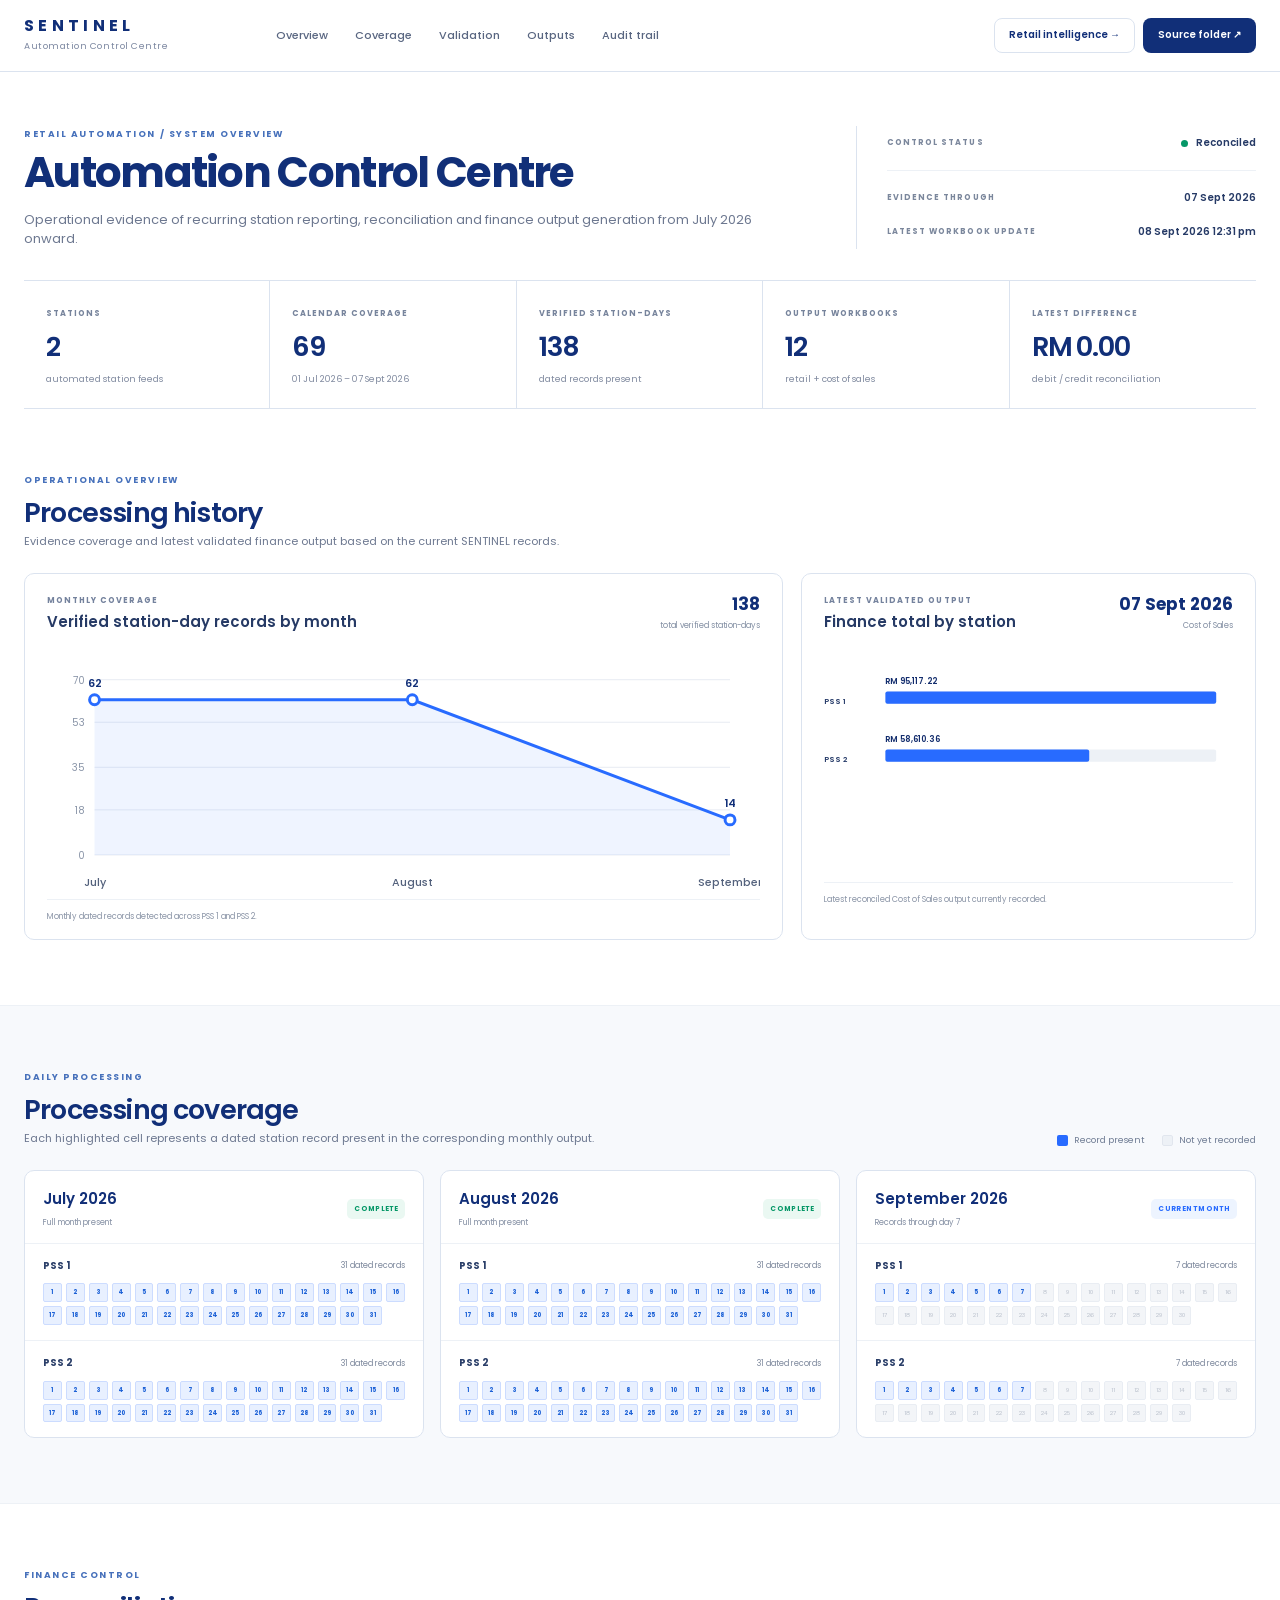
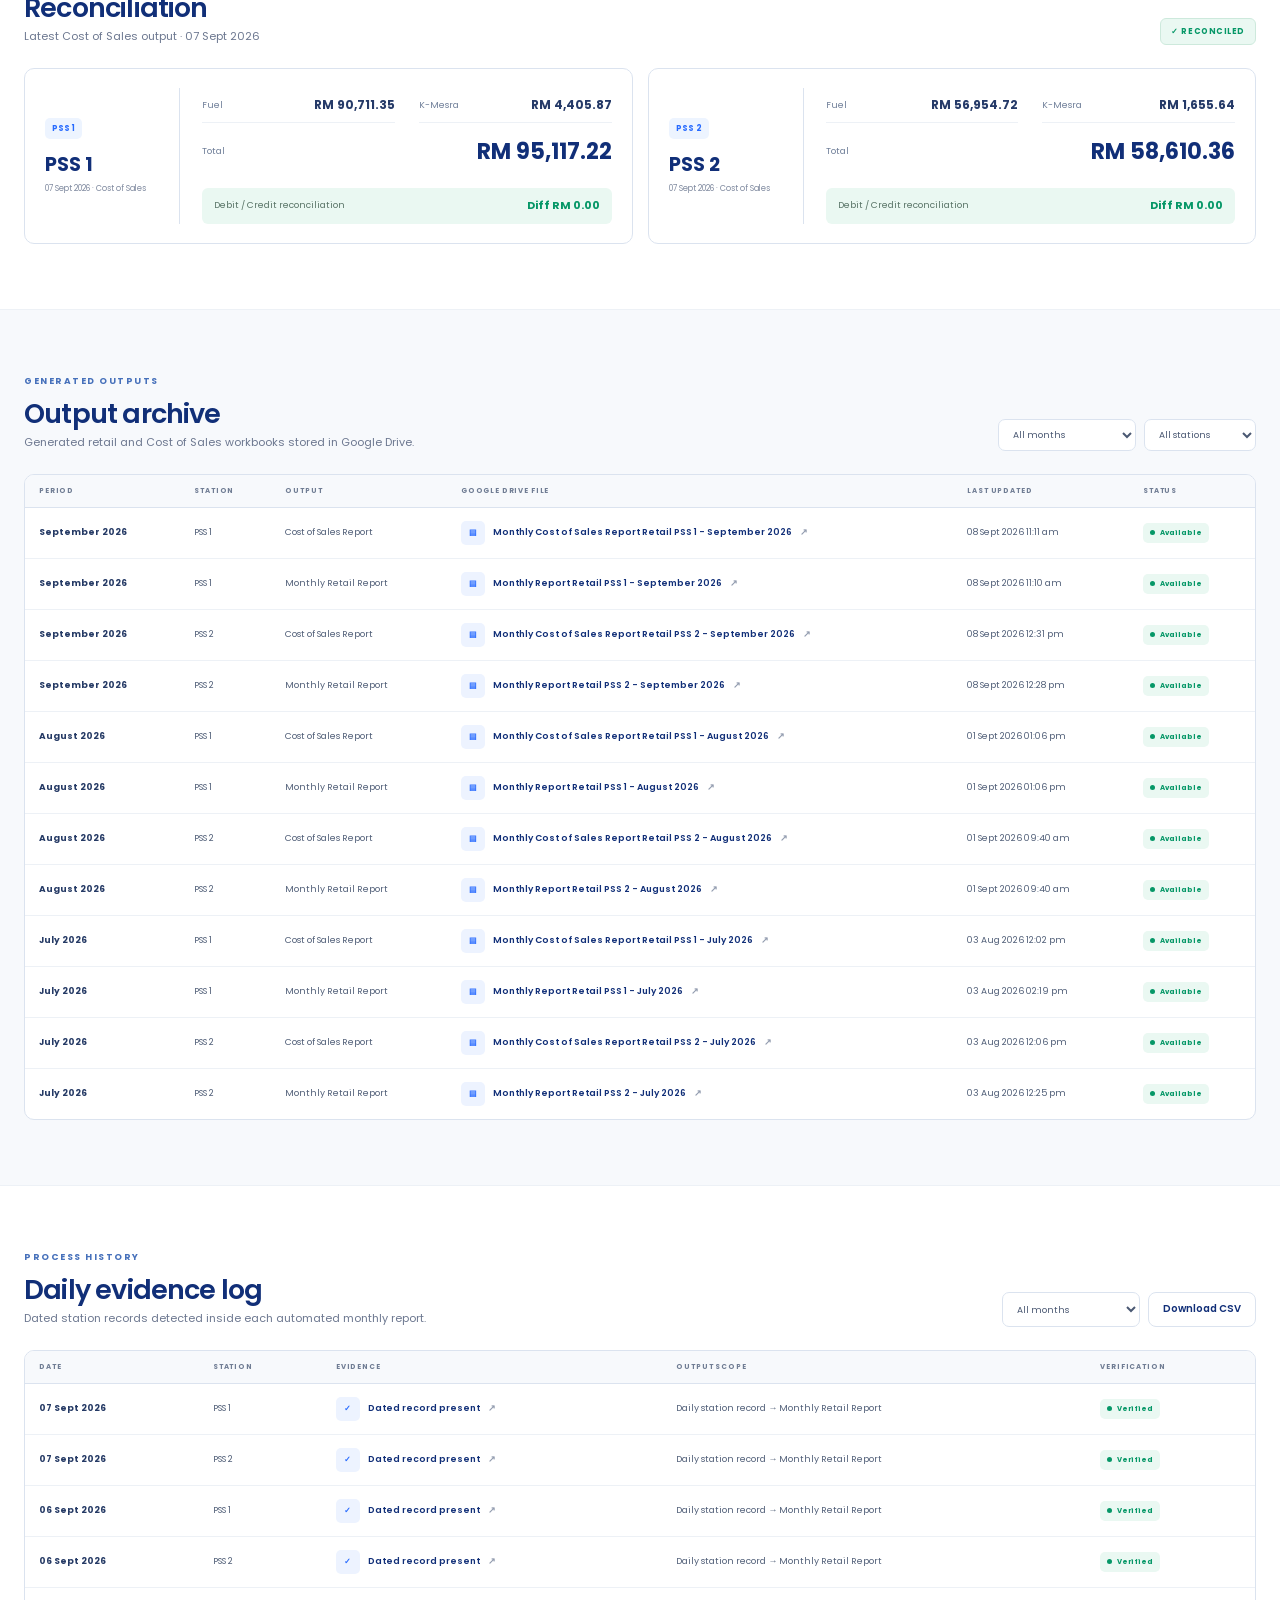
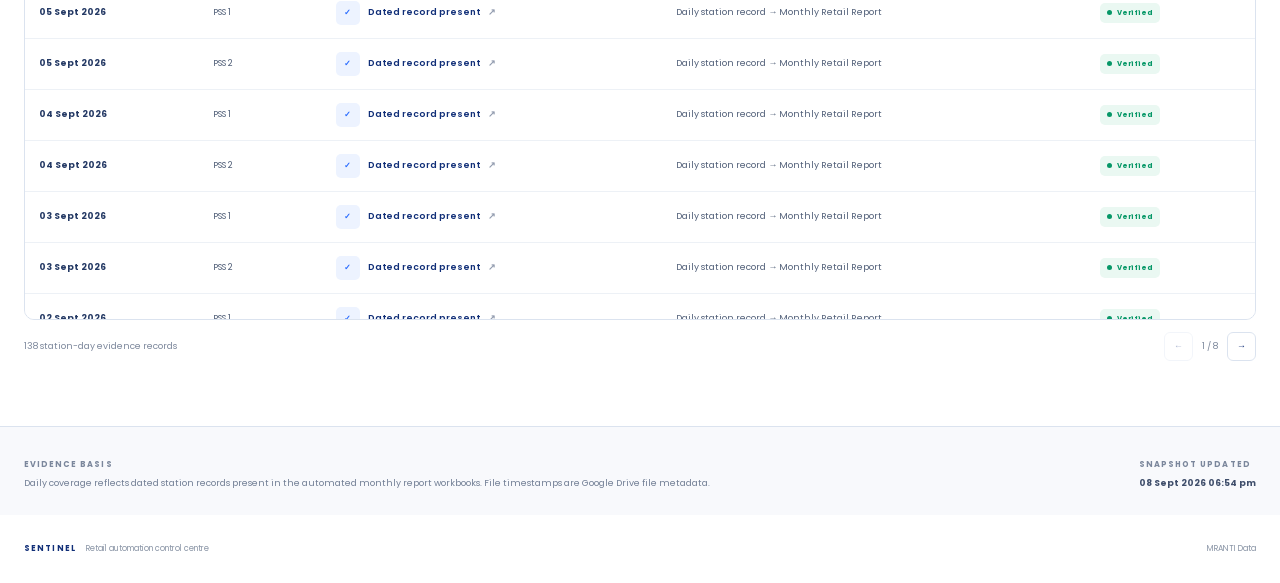
==== commit 6e586747: "Add files via upload" ====
--- a/index.html
+++ b/index.html
@@ -20,12 +20,6 @@
   />
 
   <title>SENTINEL Automation Control Centre</title>
-
-
-  <!--
-    Same simple blue-square T treatment
-    used for the Staff Directory tab.
-  -->
 
   <link
     rel="icon"
@@ -33,7 +27,6 @@
     href='data:image/svg+xml,<svg xmlns="http://www.w3.org/2000/svg" viewBox="0 0 64 64"><rect width="64" height="64" fill="%231000ff"/><rect x="15" y="14" width="34" height="8" fill="white"/><rect x="28" y="22" width="8" height="28" fill="white"/></svg>'
   />
 
-
   <link
     rel="preconnect"
     href="https://fonts.googleapis.com"
@@ -50,9 +43,6 @@
     rel="stylesheet"
   />
 
-
-  <!-- Version number prevents stale GitHub Pages CSS cache -->
-
   <link
     rel="stylesheet"
     href="styles.css?v=20260908-03"
@@ -60,15 +50,9 @@
 
 </head>
 
-
 <body>
 
   <div class="page-shell">
-
-
-    <!-- =====================================================
-         HEADER
-    ====================================================== -->
 
     <header class="topbar">
 
@@ -79,49 +63,34 @@
       >
 
         <span>
-
-          <strong>
-            SENTINEL
-          </strong>
-
-          <small>
-            Automation Control Centre
-          </small>
-
+          <strong>SENTINEL</strong>
+          <small>Automation Control Centre</small>
         </span>
 
       </a>
-
 
       <nav
         class="nav"
         aria-label="Page sections"
       >
 
-        <a href="#overview">
-          Overview
+        <a href="#overview">Overview</a>
+        <a href="#coverage">Coverage</a>
+        <a href="#validation">Validation</a>
+        <a href="#archive">Outputs</a>
+        <a href="#audit">Audit trail</a>
+
+      </nav>
+
+      <div class="top-actions">
+
+        <a
+          class="btn btn-ghost"
+          href="analysis.html?view=overview"
+          style="margin-right:8px"
+        >
+          Retail intelligence →
         </a>
-
-        <a href="#coverage">
-          Coverage
-        </a>
-
-        <a href="#validation">
-          Validation
-        </a>
-
-        <a href="#archive">
-          Outputs
-        </a>
-
-        <a href="#audit">
-          Audit trail
-        </a>
-
-      </nav>
-
-
-      <div class="top-actions">
 
         <a
           id="sourceFolderTop"
@@ -136,14 +105,7 @@
 
     </header>
 
-
-
     <main>
-
-
-      <!-- =====================================================
-           SYSTEM OVERVIEW
-      ====================================================== -->
 
       <section
         id="overview"
@@ -156,11 +118,9 @@
             RETAIL AUTOMATION / SYSTEM OVERVIEW
           </div>
 
-
           <h1>
             Automation Control Centre
           </h1>
-
 
           <p>
             Operational evidence of recurring station reporting,
@@ -170,234 +130,97 @@
 
         </div>
 
-
-
         <div class="system-panel">
 
-
           <div class="system-row">
-
-            <span class="system-label">
-              CONTROL STATUS
-            </span>
-
+            <span class="system-label">CONTROL STATUS</span>
             <strong class="system-status">
-
               <span class="status-dot good"></span>
-
               Reconciled
-
             </strong>
-
-          </div>
-
+          </div>
 
           <div class="system-divider"></div>
 
-
           <div class="system-row">
-
-            <span class="system-label">
-              EVIDENCE THROUGH
-            </span>
-
-            <strong id="latestDataDate">
-              —
-            </strong>
-
-          </div>
-
+            <span class="system-label">EVIDENCE THROUGH</span>
+            <strong id="latestDataDate">—</strong>
+          </div>
 
           <div class="system-row">
-
-            <span class="system-label">
-              LATEST WORKBOOK UPDATE
-            </span>
-
-            <strong id="latestFileUpdate">
-              —
-            </strong>
-
-          </div>
-
-
-        </div>
-
-      </section>
-
-
-
-      <!-- =====================================================
-           KPI SUMMARY
-      ====================================================== -->
+            <span class="system-label">LATEST WORKBOOK UPDATE</span>
+            <strong id="latestFileUpdate">—</strong>
+          </div>
+
+        </div>
+
+      </section>
 
       <section
         class="container metrics"
         aria-label="Evidence summary"
       >
 
-
         <article class="metric-card">
-
-          <span class="metric-kicker">
-            STATIONS
-          </span>
-
-          <strong id="metricStations">
-            —
-          </strong>
-
-          <small>
-            automated station feeds
-          </small>
-
+          <span class="metric-kicker">STATIONS</span>
+          <strong id="metricStations">—</strong>
+          <small>automated station feeds</small>
         </article>
 
-
-
         <article class="metric-card">
-
-          <span class="metric-kicker">
-            CALENDAR COVERAGE
-          </span>
-
-          <strong id="metricDays">
-            —
-          </strong>
-
-          <small id="metricDaysSub">
-            from July 2026
-          </small>
-
+          <span class="metric-kicker">CALENDAR COVERAGE</span>
+          <strong id="metricDays">—</strong>
+          <small id="metricDaysSub">from July 2026</small>
         </article>
 
-
-
         <article class="metric-card">
-
-          <span class="metric-kicker">
-            VERIFIED STATION-DAYS
-          </span>
-
-          <strong id="metricStationDays">
-            —
-          </strong>
-
-          <small>
-            dated records present
-          </small>
-
+          <span class="metric-kicker">VERIFIED STATION-DAYS</span>
+          <strong id="metricStationDays">—</strong>
+          <small>dated records present</small>
         </article>
 
-
-
         <article class="metric-card">
-
-          <span class="metric-kicker">
-            OUTPUT WORKBOOKS
-          </span>
-
-          <strong id="metricBooks">
-            —
-          </strong>
-
-          <small>
-            retail + cost of sales
-          </small>
-
+          <span class="metric-kicker">OUTPUT WORKBOOKS</span>
+          <strong id="metricBooks">—</strong>
+          <small>retail + cost of sales</small>
         </article>
 
-
-
         <article class="metric-card">
-
-          <span class="metric-kicker">
-            LATEST DIFFERENCE
-          </span>
-
-          <strong id="metricDifference">
-            —
-          </strong>
-
-          <small>
-            debit / credit reconciliation
-          </small>
-
+          <span class="metric-kicker">LATEST DIFFERENCE</span>
+          <strong id="metricDifference">—</strong>
+          <small>debit / credit reconciliation</small>
         </article>
 
-
-      </section>
-
-
-
-      <!-- =====================================================
-           OPERATIONAL CHARTS
-      ====================================================== -->
+      </section>
 
       <section class="section container">
 
-
         <div class="section-head">
-
           <div>
-
-            <div class="eyebrow">
-              OPERATIONAL OVERVIEW
-            </div>
-
-            <h2>
-              Processing history
-            </h2>
-
+            <div class="eyebrow">OPERATIONAL OVERVIEW</div>
+            <h2>Processing history</h2>
             <p>
               Evidence coverage and latest validated finance output
               based on the current SENTINEL records.
             </p>
-
-          </div>
-
-        </div>
-
-
+          </div>
+        </div>
 
         <div class="charts-grid">
 
-
-          <!-- MONTHLY COVERAGE -->
-
           <article class="chart-panel">
 
-
             <div class="chart-head">
-
               <div>
-
-                <span class="chart-label">
-                  MONTHLY COVERAGE
-                </span>
-
-                <h3>
-                  Verified station-day records by month
-                </h3>
-
+                <span class="chart-label">MONTHLY COVERAGE</span>
+                <h3>Verified station-day records by month</h3>
               </div>
 
-
               <div class="chart-total">
-
-                <strong id="coverageTrendTotal">
-                  —
-                </strong>
-
-                <span>
-                  total verified station-days
-                </span>
-
+                <strong id="coverageTrendTotal">—</strong>
+                <span>total verified station-days</span>
               </div>
-
-            </div>
-
-
+            </div>
 
             <div
               id="coverageTrendChart"
@@ -405,53 +228,26 @@
               aria-label="Verified station-day records by month"
             ></div>
 
-
-
             <div class="chart-foot">
               Monthly dated records detected across
               PSS 1 and PSS 2.
             </div>
 
-
           </article>
 
-
-
-          <!-- LATEST FINANCE OUTPUT -->
-
           <article class="chart-panel">
 
-
             <div class="chart-head">
-
               <div>
-
-                <span class="chart-label">
-                  LATEST VALIDATED OUTPUT
-                </span>
-
-                <h3>
-                  Finance total by station
-                </h3>
-
+                <span class="chart-label">LATEST VALIDATED OUTPUT</span>
+                <h3>Finance total by station</h3>
               </div>
 
-
               <div class="chart-total">
-
-                <strong id="latestValidationDate">
-                  —
-                </strong>
-
-                <span>
-                  Cost of Sales
-                </span>
-
+                <strong id="latestValidationDate">—</strong>
+                <span>Cost of Sales</span>
               </div>
-
-            </div>
-
-
+            </div>
 
             <div
               id="validationTotalsChart"
@@ -459,320 +255,176 @@
               aria-label="Latest validated finance totals chart"
             ></div>
 
-
-
             <div class="chart-foot">
               Latest reconciled Cost of Sales output
               currently recorded.
             </div>
 
-
           </article>
 
-
-        </div>
-
-      </section>
-
-
-
-      <!-- =====================================================
-           DAILY PROCESSING COVERAGE
-      ====================================================== -->
+        </div>
+
+      </section>
 
       <section
         id="coverage"
         class="section section-tint"
       >
 
-
         <div class="container">
 
-
           <div class="section-head">
 
-
             <div>
-
-              <div class="eyebrow">
-                DAILY PROCESSING
-              </div>
-
-              <h2>
-                Processing coverage
-              </h2>
-
+              <div class="eyebrow">DAILY PROCESSING</div>
+              <h2>Processing coverage</h2>
               <p>
                 Each highlighted cell represents a dated station
                 record present in the corresponding monthly output.
               </p>
-
-            </div>
-
-
+            </div>
 
             <div class="legend">
-
               <span>
-
                 <i class="legend-cell verified"></i>
-
                 Record present
-
               </span>
 
-
               <span>
-
                 <i class="legend-cell pending"></i>
-
                 Not yet recorded
-
               </span>
-
-            </div>
-
-
-          </div>
-
-
+            </div>
+
+          </div>
 
           <div
             id="coverageGrid"
             class="coverage-grid"
           ></div>
 
-
-        </div>
-
-      </section>
-
-
-
-      <!-- =====================================================
-           FINANCE VALIDATION
-      ====================================================== -->
+        </div>
+
+      </section>
 
       <section
         id="validation"
         class="section container"
       >
 
-
         <div class="section-head">
 
-
           <div>
-
-            <div class="eyebrow">
-              FINANCE CONTROL
-            </div>
-
-            <h2>
-              Reconciliation
-            </h2>
-
+            <div class="eyebrow">FINANCE CONTROL</div>
+            <h2>Reconciliation</h2>
             <p id="validationSubtitle">
               Latest validated Cost of Sales output.
             </p>
-
-          </div>
-
-
+          </div>
 
           <span class="control-badge">
             ✓ RECONCILED
           </span>
 
-
-        </div>
-
-
+        </div>
 
         <div
           id="validationGrid"
           class="validation-grid"
         ></div>
 
-
-      </section>
-
-
-
-      <!-- =====================================================
-           OUTPUT ARCHIVE
-      ====================================================== -->
+      </section>
 
       <section
         id="archive"
         class="section section-tint"
       >
 
-
         <div class="container">
 
-
           <div class="section-head archive-head">
 
-
             <div>
-
-              <div class="eyebrow">
-                GENERATED OUTPUTS
-              </div>
-
-              <h2>
-                Output archive
-              </h2>
-
+              <div class="eyebrow">GENERATED OUTPUTS</div>
+              <h2>Output archive</h2>
               <p>
                 Generated retail and Cost of Sales workbooks
                 stored in Google Drive.
               </p>
-
-            </div>
-
-
+            </div>
 
             <div
               class="filters"
               aria-label="Output filters"
             >
 
-
               <select
                 id="monthFilter"
                 aria-label="Filter by month"
               >
-
-                <option value="all">
-                  All months
-                </option>
-
+                <option value="all">All months</option>
               </select>
-
-
 
               <select
                 id="stationFilter"
                 aria-label="Filter by station"
               >
-
-                <option value="all">
-                  All stations
-                </option>
-
+                <option value="all">All stations</option>
               </select>
 
-
-            </div>
-
-
-          </div>
-
-
+            </div>
+
+          </div>
 
           <div class="table-wrap">
 
-
             <table class="output-table">
 
-
               <thead>
-
                 <tr>
-
-                  <th>
-                    Period
-                  </th>
-
-                  <th>
-                    Station
-                  </th>
-
-                  <th>
-                    Output
-                  </th>
-
-                  <th>
-                    Google Drive file
-                  </th>
-
-                  <th>
-                    Last updated
-                  </th>
-
-                  <th>
-                    Status
-                  </th>
-
+                  <th>Period</th>
+                  <th>Station</th>
+                  <th>Output</th>
+                  <th>Google Drive file</th>
+                  <th>Last updated</th>
+                  <th>Status</th>
                 </tr>
-
               </thead>
 
-
               <tbody id="archiveBody"></tbody>
 
-
             </table>
 
-
-          </div>
-
-
-        </div>
-
-      </section>
-
-
-
-      <!-- =====================================================
-           DAILY AUDIT TRAIL
-      ====================================================== -->
+          </div>
+
+        </div>
+
+      </section>
 
       <section
         id="audit"
         class="section container"
       >
 
-
         <div class="section-head">
 
-
           <div>
-
-            <div class="eyebrow">
-              PROCESS HISTORY
-            </div>
-
-            <h2>
-              Daily evidence log
-            </h2>
-
+            <div class="eyebrow">PROCESS HISTORY</div>
+            <h2>Daily evidence log</h2>
             <p>
               Dated station records detected inside each
               automated monthly report.
             </p>
-
-          </div>
-
-
+          </div>
 
           <div class="audit-actions">
-
 
             <select
               id="auditMonthFilter"
               aria-label="Filter audit trail by month"
             >
-
-              <option value="all">
-                All months
-              </option>
-
+              <option value="all">All months</option>
             </select>
-
-
 
             <button
               id="downloadCsvBtn"
@@ -782,70 +434,35 @@
               Download CSV
             </button>
 
-
-          </div>
-
-
-        </div>
-
-
+          </div>
+
+        </div>
 
         <div class="table-wrap audit-wrap">
 
-
           <table class="output-table audit-table">
 
-
             <thead>
-
               <tr>
-
-                <th>
-                  Date
-                </th>
-
-                <th>
-                  Station
-                </th>
-
-                <th>
-                  Evidence
-                </th>
-
-                <th>
-                  Output scope
-                </th>
-
-                <th>
-                  Verification
-                </th>
-
+                <th>Date</th>
+                <th>Station</th>
+                <th>Evidence</th>
+                <th>Output scope</th>
+                <th>Verification</th>
               </tr>
-
             </thead>
 
-
             <tbody id="auditBody"></tbody>
 
-
           </table>
 
-
-        </div>
-
-
+        </div>
 
         <div class="pagination">
 
-
-          <span id="auditCount">
-            —
-          </span>
-
-
+          <span id="auditCount">—</span>
 
           <div>
-
             <button
               id="prevPage"
               class="page-btn"
@@ -854,11 +471,7 @@
               ←
             </button>
 
-
-            <span id="pageLabel">
-              1 / 1
-            </span>
-
+            <span id="pageLabel">1 / 1</span>
 
             <button
               id="nextPage"
@@ -867,93 +480,44 @@
             >
               →
             </button>
-
-          </div>
-
-
-        </div>
-
-
-      </section>
-
-
-
-      <!-- =====================================================
-           EVIDENCE BASIS
-      ====================================================== -->
+          </div>
+
+        </div>
+
+      </section>
 
       <section class="evidence-bar">
 
-
         <div class="container evidence-bar-inner">
 
-
           <div>
-
-            <span class="system-label">
-              EVIDENCE BASIS
-            </span>
-
+            <span class="system-label">EVIDENCE BASIS</span>
             <p id="evidenceBasis"></p>
-
-          </div>
-
-
+          </div>
 
           <div>
-
-            <span class="system-label">
-              SNAPSHOT UPDATED
-            </span>
-
-            <strong id="snapshotAt">
-              —
-            </strong>
-
-          </div>
-
-
-        </div>
-
-
-      </section>
-
+            <span class="system-label">SNAPSHOT UPDATED</span>
+            <strong id="snapshotAt">—</strong>
+          </div>
+
+        </div>
+
+      </section>
 
     </main>
 
-
-
-    <!-- =====================================================
-         FOOTER
-    ====================================================== -->
-
     <footer class="footer container">
 
-
       <div>
-
-        <strong>
-          SENTINEL
-        </strong>
-
-        <span>
-          Retail automation control centre
-        </span>
-
+        <strong>SENTINEL</strong>
+        <span>Retail automation control centre</span>
       </div>
 
-
-      <div>
-        MRANTI Data
-      </div>
-
+      <div>MRANTI Data</div>
 
     </footer>
 
-
   </div>
-
-
 
   <div
     id="toast"
@@ -962,16 +526,10 @@
     aria-live="polite"
   ></div>
 
-
-
-  <!-- Version number prevents stale GitHub Pages JS cache -->
-
   <script
     src="app.js?v=20260908-03"
     defer
   ></script>
 
-
 </body>
-
 </html>
